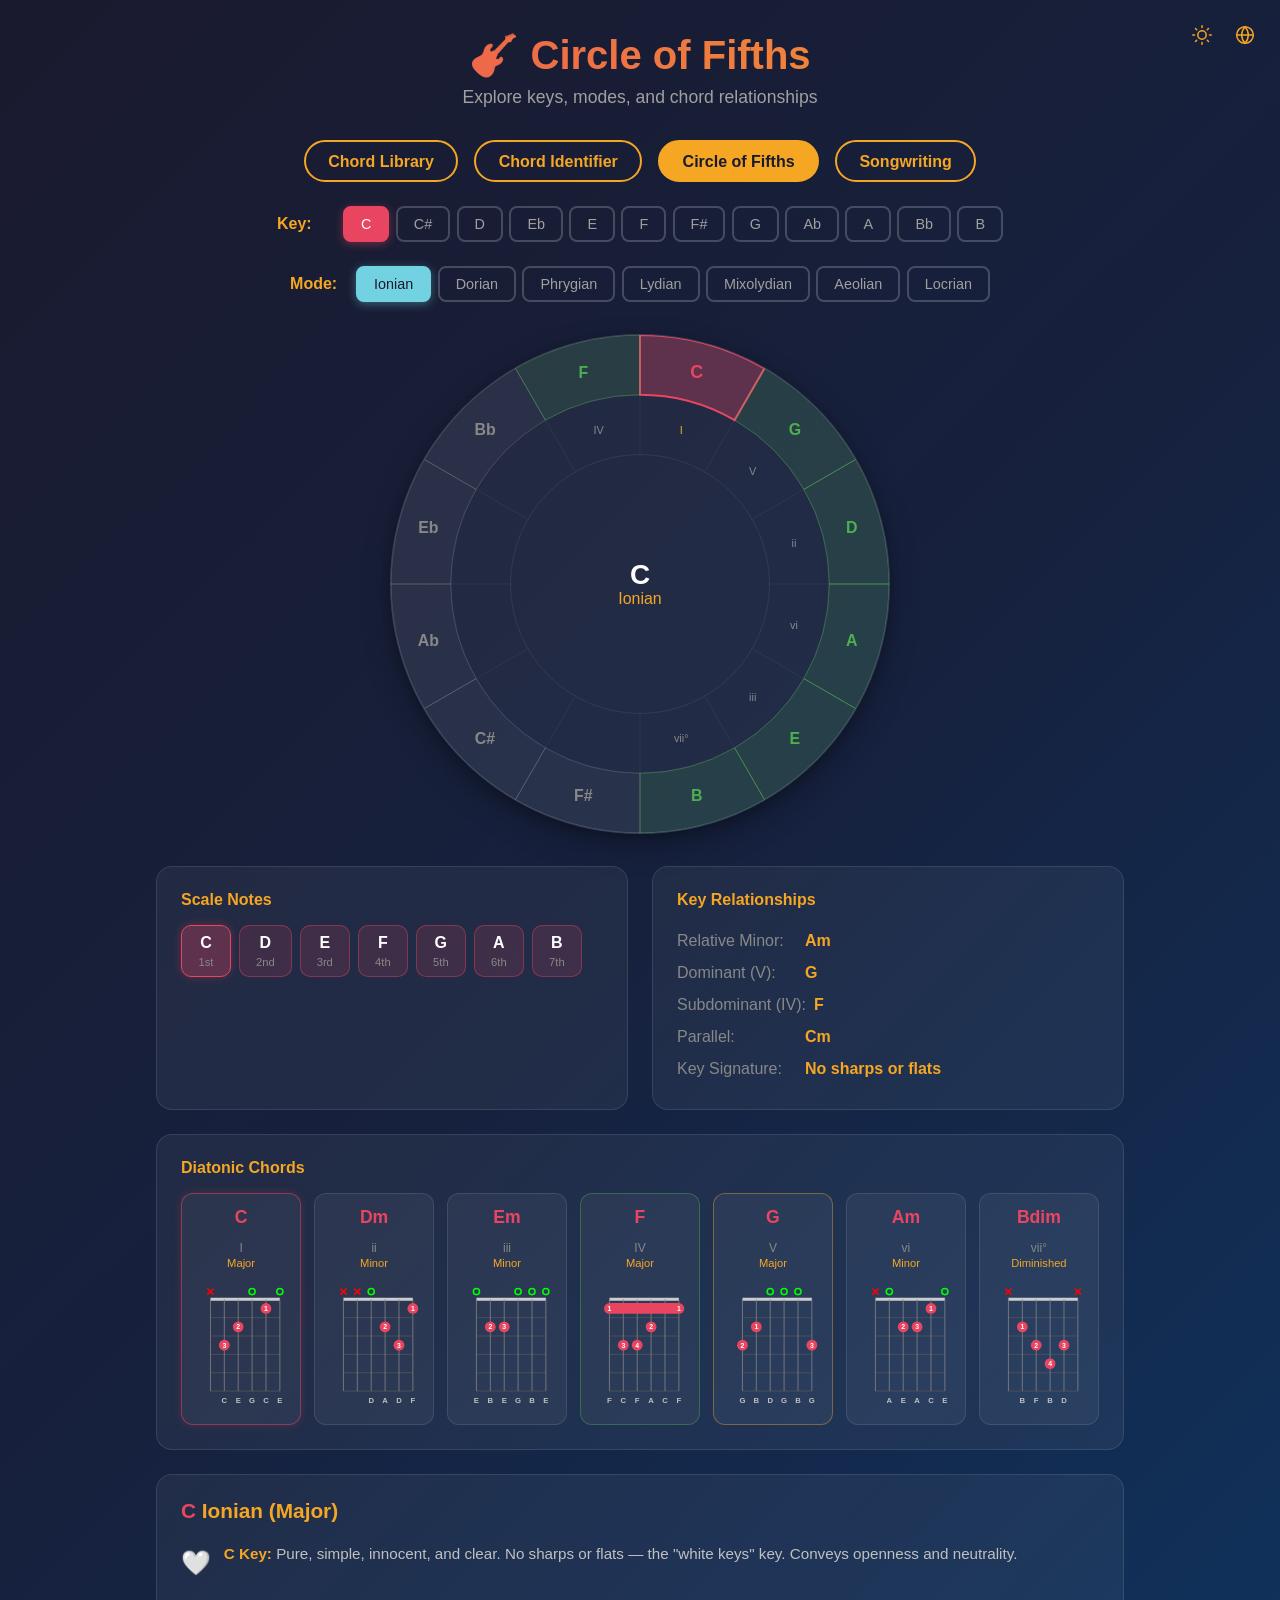
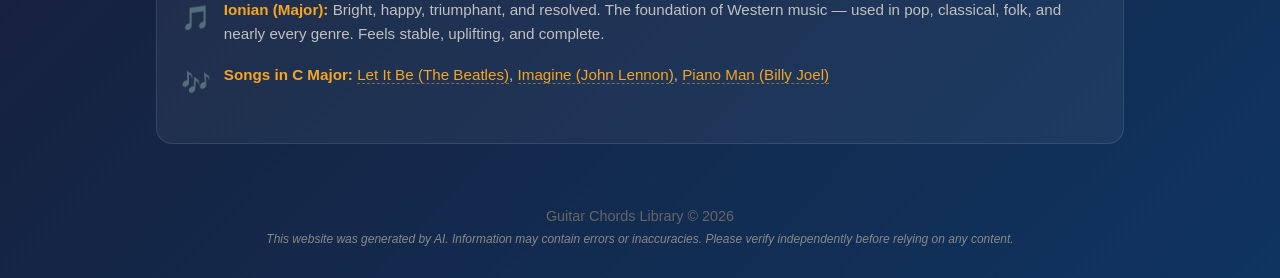
==== circle.html @ 18dc76b5 "update style" ====
<!DOCTYPE html>
<html lang="en">
<head>
    <meta charset="UTF-8">
    <meta name="viewport" content="width=device-width, initial-scale=1.0">
    <title>Circle of Fifths - Guitar Chords Library</title>
    <script>
        // Restored before the first paint so a saved light theme never flashes dark; dark is the default.
        document.documentElement.dataset.theme = localStorage.getItem('guitar-chords-library-theme') === 'light' ? 'light' : 'dark';
    </script>
    <link rel="stylesheet" href="theme.css">
    <link rel="stylesheet" href="style.css">
    <link rel="stylesheet" href="circle.css">
</head>
<body>
    <header>
        <h1>🎸 <span data-i18n="circleTitle">Circle of Fifths</span></h1>
        <p class="subtitle" data-i18n="circleSubtitle">Explore keys, modes, and chord relationships</p>
    </header>

    <nav class="main-nav">
        <a href="index.html" class="nav-link" data-i18n="chordLibrary">Chord Library</a>
        <a href="identifier.html" class="nav-link" data-i18n="chordIdentifier">Chord Identifier</a>
        <a href="circle.html" class="nav-link active" data-i18n="circleOfFifths">Circle of Fifths</a>
        <a href="songwriting.html" class="nav-link" data-i18n="songwriting">Songwriting</a>
    </nav>

    <main class="circle-container">
        <div class="controls-panel">
            <div class="control-group">
                <label data-i18n="key">Key:</label>
                <div class="button-group" id="key-buttons">
                    <button class="key-btn active" data-key="0">C</button>
                    <button class="key-btn" data-key="1">C#</button>
                    <button class="key-btn" data-key="2">D</button>
                    <button class="key-btn" data-key="3">Eb</button>
                    <button class="key-btn" data-key="4">E</button>
                    <button class="key-btn" data-key="5">F</button>
                    <button class="key-btn" data-key="6">F#</button>
                    <button class="key-btn" data-key="7">G</button>
                    <button class="key-btn" data-key="8">Ab</button>
                    <button class="key-btn" data-key="9">A</button>
                    <button class="key-btn" data-key="10">Bb</button>
                    <button class="key-btn" data-key="11">B</button>
                </div>
            </div>
            <div class="control-group">
                <label data-i18n="mode">Mode:</label>
                <div class="button-group" id="mode-buttons">
                    <button class="mode-btn active" data-mode="0">Ionian</button>
                    <button class="mode-btn" data-mode="1">Dorian</button>
                    <button class="mode-btn" data-mode="2">Phrygian</button>
                    <button class="mode-btn" data-mode="3">Lydian</button>
                    <button class="mode-btn" data-mode="4">Mixolydian</button>
                    <button class="mode-btn" data-mode="5">Aeolian</button>
                    <button class="mode-btn" data-mode="6">Locrian</button>
                </div>
            </div>
        </div>

        <div class="circle-wrapper">
            <div class="circle-card">
                <svg id="circle-svg" viewBox="50 50 500 500" xmlns="http://www.w3.org/2000/svg">
                    <!-- Circle of fifths will be rendered by JavaScript -->
                </svg>
            </div>
        </div>

        <div class="info-panel">
            <div class="info-section">
                <h3 data-i18n="scaleNotes">Scale Notes</h3>
                <div class="scale-notes" id="scale-notes">
                    <!-- Scale notes will be rendered here -->
                </div>
            </div>
            <div class="info-section">
                <h3 data-i18n="diatonicChords">Diatonic Chords</h3>
                <div class="diatonic-chords" id="diatonic-chords">
                    <!-- Diatonic chords will be rendered here -->
                </div>
            </div>
            <div class="info-section">
                <h3 data-i18n="keyRelationships">Key Relationships</h3>
                <div class="relationships" id="relationships">
                    <!-- Relative key info will be rendered here -->
                </div>
            </div>
            <div class="info-section description-section">
                <h3 id="scale-title">C Major (Ionian)</h3>
                <div class="key-mood" id="key-mood">
                    <!-- Key character and mood -->
                </div>
                <div class="mode-mood" id="mode-mood">
                    <!-- Mode mood and description -->
                </div>
                <div class="song-examples" id="song-examples">
                    <!-- Song examples -->
                </div>
            </div>
        </div>
    </main>

    <footer>
        <p data-i18n="footer">Guitar Chords Library &copy; 2026</p>
        <p class="footer-disclaimer" data-i18n="disclaimer">This website was generated by AI. Information may contain errors or inaccuracies. Please verify independently before relying on any content.</p>
    </footer>

    <!-- Chord Shape Modal -->
    <div id="chord-modal" class="modal">
        <div class="modal-content">
            <div class="modal-header">
                <h2 id="chord-modal-title">Chord Shape</h2>
                <button class="modal-close" onclick="closeChordModal()">&times;</button>
            </div>
            <div id="chord-modal-body" class="modal-body">
                <!-- Chord diagrams will be rendered here -->
            </div>
        </div>
    </div>

    <script src="i18n.js"></script>
    <script src="app.js"></script>
    <script src="circle.js"></script>
</body>
</html>
---- theme.css ----
/*
 * Theme tokens shared by every page. Dark is the default palette; the light
 * palette is applied through [data-theme="light"] on <html> (set by the inline
 * head script on every page, then kept in sync by i18n.js).
 *
 * Usage notes:
 * - --ink-rgb holds the "subtle ink" channels so the many rgba(...) surface,
 *   border and grid colours keep their exact alpha in both themes.
 * - Accent tokens are darkened in light mode because they are frequently used
 *   as text or hairline borders on a light background.
 */
:root {
    color-scheme: dark;

    /* Backgrounds and surfaces */
    --bg-base: #1a1a2e;
    --bg-panel: #16213e;
    --bg-deep: #0f3460;
    --bg-tint: rgba(15, 52, 96, 0.35);
    --bg-float: rgba(26, 26, 46, 0.72);
    --ink-rgb: 255, 255, 255;

    /* Text */
    --text-body: #e0e0e0;
    --text-bright: #fff;
    --text-heading: #f3f4f6;
    --text-muted: #a0a0a0;
    --text-soft: #c0c0c0;
    --text-steel: #a0c4d8;
    --text-on-accent: #fff;
    --text-on-amber: #1a1a2e;

    /* Accents */
    --accent: #f5a623;
    --danger: #e94560;
    --info: #72d2e2;
    --teal: #4cafc0;
    --success: #4caf50;

    /* Diagram lines and string markers */
    --line-nut: #ccc;
    --diagram-open: #0f0;
    --diagram-muted: #f00;
}

[data-theme='light'] {
    color-scheme: light;

    /* Backgrounds and surfaces */
    /* The page is a soft blue-grey so the white panels, cards and sheets stay
       readable instead of melting into a full-white background. */
    --bg-base: #dbe2ef;
    --bg-panel: #fff;
    --bg-deep: #c3d3e8;
    --bg-tint: rgba(15, 52, 96, 0.09);
    --bg-float: rgba(255, 255, 255, 0.82);
    --ink-rgb: 22, 33, 62;

    /* Text */
    --text-body: #2f3749;
    --text-bright: #16213e;
    --text-heading: #16213e;
    --text-muted: #5b6472;
    --text-soft: #4b5563;
    --text-steel: #3a5f7c;
    --text-on-accent: #fff;
    --text-on-amber: #1a1a2e;

    /* Accents */
    --accent: #b3760a;
    --danger: #c92a4a;
    --info: #177f96;
    --teal: #2b7f92;
    --success: #2e7d32;

    /* Diagram lines and string markers */
    /* Neon green and pure red disappear on a light page, so both markers darken. */
    --line-nut: #7a8494;
    --diagram-open: #147a3c;
    --diagram-muted: #d21f1f;
}
---- style.css ----
* {
    margin: 0;
    padding: 0;
    box-sizing: border-box;
}

body {
    font-family: -apple-system, BlinkMacSystemFont, 'Segoe UI', Roboto, Oxygen, Ubuntu, sans-serif;
    background: linear-gradient(135deg, var(--bg-base) 0%, var(--bg-panel) 50%, var(--bg-deep) 100%);
    min-height: 100vh;
    color: var(--text-body);
}

/* Top-right window controls: theme toggle first, then the language toggle. */
.top-controls {
    position: absolute;
    top: 1rem;
    right: 1rem;
    display: flex;
    align-items: center;
    gap: 0.25rem;
    z-index: 1000;
}

.theme-button,
.language-button {
    display: flex;
    align-items: center;
    justify-content: center;
    width: 2.4rem;
    height: 2.4rem;
    padding: 0;
    border: none;
    background: transparent;
    color: var(--accent);
    cursor: pointer;
    transition: color 0.2s, transform 0.2s;
}

.theme-button:hover,
.language-button:hover {
    color: var(--danger);
    transform: scale(1.1);
}

/* Only show the icon for the theme the button will switch to. */
.theme-button .icon-moon {
    display: none;
}

[data-theme='light'] .theme-button .icon-sun {
    display: none;
}

[data-theme='light'] .theme-button .icon-moon {
    display: block;
}

.language-modal {
    position: fixed;
    inset: 0;
    z-index: 2000;
    display: flex;
    align-items: center;
    justify-content: center;
}

.language-modal[hidden] {
    display: none;
}

.language-modal-backdrop {
    position: absolute;
    inset: 0;
    background: rgba(0, 0, 0, 0.6);
    backdrop-filter: blur(2px);
}

.language-modal-dialog {
    position: relative;
    min-width: 260px;
    max-width: 90vw;
    padding: 1.5rem;
    border: 1px solid rgba(245, 166, 35, 0.4);
    border-radius: 12px;
    background: var(--bg-base);
    box-shadow: 0 10px 40px rgba(0, 0, 0, 0.5);
    text-align: center;
}

[data-theme='light'] .language-modal-dialog {
    background: #fff;
}

.language-modal-title {
    font-size: 1.1rem;
    color: var(--accent);
    margin-bottom: 1rem;
}

.language-options {
    display: flex;
    flex-direction: column;
    gap: 0.5rem;
    margin-bottom: 1rem;
}

.language-option {
    padding: 0.6rem 1rem;
    border: 1px solid rgba(245, 166, 35, 0.3);
    border-radius: 8px;
    background: transparent;
    color: var(--text-body);
    font: inherit;
    font-size: 0.95rem;
    cursor: pointer;
    transition: background 0.2s, border-color 0.2s;
}

.language-option:hover {
    background: rgba(245, 166, 35, 0.15);
    border-color: rgba(245, 166, 35, 0.6);
}

.language-option.selected {
    background: rgba(245, 166, 35, 0.2);
    border-color: var(--accent);
    color: var(--accent);
    font-weight: 600;
}

.language-modal-close {
    padding: 0.4rem 1rem;
    border: none;
    border-radius: 8px;
    background: rgba(233, 69, 96, 0.2);
    color: var(--danger);
    font: inherit;
    font-size: 0.85rem;
    cursor: pointer;
}

.language-modal-close:hover {
    background: rgba(233, 69, 96, 0.35);
}

@media (max-width: 480px) {
    .top-controls {
        top: 0.6rem;
        right: 0.6rem;
    }

    .theme-button,
    .language-button {
        width: 2.2rem;
        height: 2.2rem;
    }
}

header {
    text-align: center;
    padding: 2rem 1rem 1rem;
}

header h1 {
    font-size: 2.5rem;
    background: linear-gradient(90deg, var(--danger), var(--accent));
    -webkit-background-clip: text;
    -webkit-text-fill-color: transparent;
    background-clip: text;
    margin-bottom: 0.5rem;
}

.subtitle {
    color: var(--text-muted);
    font-size: 1.1rem;
}

/* Main Navigation */
.main-nav {
    display: flex;
    justify-content: center;
    gap: 1rem;
    padding: 1rem;
    margin-bottom: 0.5rem;
}

.nav-link {
    display: flex;
    align-items: center;
    justify-content: center;
    padding: 0.6rem 1.4rem;
    border: 2px solid var(--accent);
    background: transparent;
    color: var(--accent);
    border-radius: 25px;
    text-decoration: none;
    font-weight: 600;
    line-height: 1.2;
    text-align: center;
    transition: all 0.3s ease;
}

.nav-link:hover {
    background: rgba(245, 166, 35, 0.15);
    transform: translateY(-2px);
}

.nav-link.active {
    background: var(--accent);
    color: var(--text-on-amber);
}

[data-theme='light'] .nav-link.active {
    color: #fff;
}

/* Mobile Navigation */
.mobile-nav-button {
    position: absolute;
    top: 1rem;
    left: 1rem;
    display: none;
    align-items: center;
    justify-content: center;
    width: 2.4rem;
    height: 2.4rem;
    padding: 0;
    border: 1px solid rgba(245, 166, 35, 0.4);
    border-radius: 6px;
    background: rgba(245, 166, 35, 0.12);
    color: var(--accent);
    cursor: pointer;
    z-index: 1000;
}

.mobile-nav-button:hover {
    background: rgba(245, 166, 35, 0.22);
}

.mobile-nav-modal {
    position: fixed;
    inset: 0;
    z-index: 2000;
    display: flex;
    align-items: center;
    justify-content: center;
}

.mobile-nav-modal[hidden] {
    display: none;
}

.mobile-nav-backdrop {
    position: absolute;
    inset: 0;
    background: rgba(0, 0, 0, 0.6);
    backdrop-filter: blur(2px);
}

.mobile-nav-dialog {
    position: relative;
    min-width: 240px;
    max-width: 90vw;
    padding: 1.5rem;
    border: 1px solid rgba(245, 166, 35, 0.4);
    border-radius: 12px;
    background: var(--bg-base);
    box-shadow: 0 10px 40px rgba(0, 0, 0, 0.5);
    text-align: center;
}

.mobile-nav-title {
    font-size: 1.1rem;
    color: var(--accent);
    margin-bottom: 1rem;
}

.mobile-nav-links {
    display: flex;
    flex-direction: column;
    gap: 0.5rem;
}

.mobile-nav-link {
    display: block;
    padding: 0.7rem 1rem;
    border: 1px solid rgba(245, 166, 35, 0.3);
    border-radius: 8px;
    background: transparent;
    color: var(--text-body);
    font: inherit;
    font-size: 1rem;
    text-decoration: none;
    cursor: pointer;
    transition: background 0.2s, border-color 0.2s;
}

.mobile-nav-link:hover {
    background: rgba(245, 166, 35, 0.15);
    border-color: rgba(245, 166, 35, 0.6);
}

.mobile-nav-link.active {
    background: var(--accent);
    color: var(--text-on-amber);
    font-weight: 600;
}

.mobile-nav-close {
    margin-top: 1rem;
    padding: 0.4rem 1rem;
    border: none;
    border-radius: 8px;
    background: rgba(233, 69, 96, 0.2);
    color: var(--danger);
    font: inherit;
    font-size: 0.85rem;
    cursor: pointer;
}

.mobile-nav-close:hover {
    background: rgba(233, 69, 96, 0.35);
}

@media (max-width: 768px) {
    .main-nav {
        display: none;
    }

    .mobile-nav-button {
        display: flex;
    }
}

@media (max-width: 480px) {
    .mobile-nav-button {
        top: 0.6rem;
        left: 0.6rem;
        width: 2.2rem;
        height: 2.2rem;
    }
}

/* Category Navigation */
.categories {
    display: flex;
    flex-wrap: wrap;
    justify-content: center;
    gap: 0.5rem;
    padding: 1.5rem 1rem;
    max-width: 1100px;
    margin: 0 auto;
}

.category-btn {
    display: inline-flex;
    align-items: center;
    justify-content: center;
    padding: 0.6rem 1.4rem;
    border: 2px solid var(--danger);
    background: transparent;
    color: var(--danger);
    border-radius: 25px;
    cursor: pointer;
    font-size: 0.95rem;
    font-weight: 600;
    line-height: 1;
    transition: all 0.3s ease;
}

.category-btn:hover {
    background: rgba(233, 69, 96, 0.15);
    transform: translateY(-2px);
}

.category-btn.active {
    background: var(--danger);
    color: var(--text-on-accent);
    box-shadow: 0 4px 15px rgba(233, 69, 96, 0.4);
}

.category-btn.utility-category {
    border-color: var(--teal);
    color: var(--teal);
}

.category-btn.utility-category:hover,
.category-btn.utility-category.active {
    background: var(--teal);
    color: #102a3a;
    box-shadow: 0 4px 15px rgba(76, 175, 192, 0.35);
}

[data-theme='light'] .category-btn.utility-category.active {
    color: #fff;
}

/* Chords Grid */
.chords-grid {
    display: grid;
    /* minmax(0, 1fr) lets every column shrink with the viewport: a plain 1fr
       column can never go below its content width, which pushed the page wider
       than the window between the breakpoints. */
    grid-template-columns: repeat(6, minmax(0, 1fr));
    gap: 1.5rem;
    padding: 1rem 2rem 3rem;
    max-width: 1100px;
    margin: 0 auto;
}

/* Chord Section Header (All view) */
.chord-section-header {
    grid-column: 1 / -1;
    color: var(--danger);
    font-size: 1.5rem;
    font-weight: 700;
    padding: 1rem 0 0.25rem;
    margin-top: 0.5rem;
    border-bottom: 2px solid rgba(233, 69, 96, 0.4);
    letter-spacing: 0.05em;
}

.chord-section-header:first-child {
    margin-top: 0;
}

/* Chord Card */
.chord-card {
    position: relative;
    min-width: 0;
    background: rgba(var(--ink-rgb), 0.05);
    border: 1px solid rgba(var(--ink-rgb), 0.1);
    border-radius: 16px;
    padding: 1.2rem 1rem;
    text-align: center;
    transition: all 0.3s ease;
    backdrop-filter: blur(10px);
}

.chord-card:hover {
    transform: translateY(-5px);
    background: rgba(var(--ink-rgb), 0.1);
    box-shadow: 0 8px 25px rgba(0, 0, 0, 0.3);
    border-color: rgba(233, 69, 96, 0.4);
}

/* Clickable chord cards (with voicings) */
.chord-card.has-voicings {
    cursor: pointer;
}

.chord-card.has-voicings:hover {
    border-color: rgba(245, 166, 35, 0.6);
    box-shadow: 0 8px 25px rgba(245, 166, 35, 0.2);
}

.pin-chord-btn {
    position: absolute;
    top: 0.55rem;
    right: 0.55rem;
    width: 1.65rem;
    height: 1.65rem;
    border: 1px solid rgba(var(--ink-rgb), 0.18);
    border-radius: 50%;
    background: var(--bg-float);
    color: var(--text-muted);
    cursor: pointer;
    opacity: 0.65;
    transition: all 0.2s ease;
}

.pin-icon {
    display: block;
    width: 0.9rem;
    height: 0.9rem;
    margin: auto;
    transform: rotate(35deg);
    fill: none;
    stroke: currentColor;
    stroke-linecap: round;
    stroke-linejoin: round;
    stroke-width: 2;
}

.pin-chord-btn:hover,
.pin-chord-btn:focus-visible,
.pin-chord-btn.pinned {
    border-color: var(--accent);
    color: var(--accent);
    opacity: 1;
}

.pin-chord-btn.pinned {
    background: rgba(245, 166, 35, 0.16);
}

.empty-pinned-chords {
    grid-column: 1 / -1;
    padding: 3rem 1rem;
    color: var(--text-muted);
    text-align: center;
}

.voicings-hint {
    font-size: 0.75rem;
    color: var(--accent);
    margin-top: 0.5rem;
    font-weight: 500;
}

/* Modal Styles */
.modal {
    display: none;
    position: fixed;
    top: 0;
    left: 0;
    width: 100%;
    height: 100%;
    background: rgba(0, 0, 0, 0.8);
    z-index: 1000;
    align-items: center;
    justify-content: center;
    padding: 2rem;
}

.modal.active {
    display: flex;
}

.modal-content {
    background: linear-gradient(135deg, var(--bg-base) 0%, var(--bg-panel) 100%);
    border: 1px solid rgba(var(--ink-rgb), 0.1);
    border-radius: 20px;
    max-width: 900px;
    width: 100%;
    max-height: 80vh;
    overflow-y: auto;
    box-shadow: 0 20px 60px rgba(0, 0, 0, 0.5);
}

.modal-header {
    display: flex;
    justify-content: space-between;
    align-items: center;
    padding: 1.5rem 2rem;
    border-bottom: 1px solid rgba(var(--ink-rgb), 0.1);
}

.modal-header h2 {
    font-size: 1.5rem;
    color: var(--text-bright);
}

.modal-header .note {
    color: var(--danger);
}

.modal-header .suffix {
    color: var(--accent);
}

.modal-close {
    background: none;
    border: none;
    color: #888;
    font-size: 2rem;
    cursor: pointer;
    padding: 0;
    line-height: 1;
    transition: color 0.2s;
}

.modal-close:hover {
    color: var(--danger);
}

.modal-body {
    padding: 2rem;
    display: flex;
    flex-wrap: wrap;
    gap: 2rem;
    justify-content: center;
}

.voicing-card {
    background: rgba(var(--ink-rgb), 0.05);
    border: 1px solid rgba(var(--ink-rgb), 0.1);
    border-radius: 12px;
    padding: 1rem;
    text-align: center;
}

.voicing-label {
    font-size: 0.85rem;
    color: var(--accent);
    margin-bottom: 0.8rem;
    font-weight: 500;
}

.chord-name {
    font-size: 1.3rem;
    font-weight: 700;
    color: var(--text-bright);
    margin-bottom: 0.8rem;
}

.chord-name .note {
    color: var(--danger);
}

.chord-name .suffix {
    color: var(--accent);
    font-size: 0.9rem;
}

/* SVG Chord Diagram */
.chord-diagram {
    /* Scales down inside narrow cards instead of forcing a 120px minimum. */
    width: min(120px, 100%);
    height: auto;
    aspect-ratio: 120 / 170;
    margin: 0 auto;
}

.chord-diagram .fretboard {
    stroke: #555;
    stroke-width: 1;
}

.chord-diagram .string {
    stroke: #888;
    stroke-width: 1.5;
}

.chord-diagram .fret {
    stroke: #666;
    stroke-width: 1;
}

.chord-diagram .nut {
    stroke: var(--line-nut);
    stroke-width: 3;
}

.chord-diagram .finger {
    fill: var(--danger);
    stroke: none;
}

.chord-diagram .open-string {
    fill: none;
    stroke: var(--success);
    stroke-width: 2;
}

.chord-diagram .muted-string {
    stroke: #ff5252;
    stroke-width: 2;
}

.chord-diagram .barre {
    fill: var(--danger);
    opacity: 1;
}

.chord-diagram .finger-text {
    fill: #fff;
    font-size: 8px;
    font-weight: bold;
    text-anchor: middle;
    dominant-baseline: central;
}

.chord-diagram .fret-number {
    fill: #888;
    font-size: 9px;
    text-anchor: start;
}

.chord-diagram .string-note {
    fill: var(--text-soft);
    font-size: 10px;
    font-weight: 600;
    text-anchor: middle;
}

/* Footer */
footer {
    text-align: center;
    padding: 2rem;
    color: #666;
    font-size: 0.9rem;
}

.footer-disclaimer {
    margin-top: 0.5rem;
    font-size: 0.75rem;
    color: #888;
    font-style: italic;
}

/* Responsive */
@media (max-width: 1024px) {
    .chords-grid {
        grid-template-columns: repeat(4, minmax(0, 1fr));
    }
}

@media (max-width: 768px) {
    header h1 {
        font-size: 1.8rem;
    }

    .chords-grid {
        grid-template-columns: repeat(3, minmax(0, 1fr));
        gap: 1rem;
        padding: 1rem;
    }

    .categories {
        gap: 0.4rem;
    }

    .category-btn {
        padding: 0.5rem 1rem;
        font-size: 0.85rem;
    }
}

@media (max-width: 480px) {
    .chords-grid {
        grid-template-columns: repeat(2, minmax(0, 1fr));
    }
}

/* Scroll to Top Button */
.scroll-to-top {
    position: fixed;
    bottom: 2rem;
    right: 2rem;
    width: 48px;
    height: 48px;
    background: var(--danger);
    color: var(--text-on-accent);
    border: none;
    border-radius: 50%;
    cursor: pointer;
    display: flex;
    align-items: center;
    justify-content: center;
    box-shadow: 0 4px 15px rgba(233, 69, 96, 0.4);
    opacity: 0;
    visibility: hidden;
    transform: translateY(10px);
    transition: all 0.3s ease;
    z-index: 900;
}

.scroll-to-top.visible {
    opacity: 1;
    visibility: visible;
    transform: translateY(0);
}

.scroll-to-top:hover {
    background: #d63851;
    box-shadow: 0 6px 20px rgba(233, 69, 96, 0.6);
    transform: translateY(-2px);
}

.scroll-to-top:active {
    transform: translateY(0);
}
---- circle.css ----
/* Circle Container */
.circle-container {
    max-width: 1000px;
    margin: 0 auto;
    padding: 0 1rem 2rem;
}

/* Controls Panel */
.controls-panel {
    display: flex;
    flex-direction: column;
    gap: 1.5rem;
    margin-bottom: 2rem;
    align-items: center;
}

.control-group {
    display: flex;
    align-items: center;
    gap: 1rem;
    flex-wrap: wrap;
    justify-content: center;
}

.control-group label {
    color: var(--accent);
    font-weight: 600;
    font-size: 1rem;
    min-width: 50px;
}

.button-group {
    display: flex;
    flex-wrap: wrap;
    gap: 0.4rem;
}

.key-btn,
.mode-btn {
    padding: 0.5rem 1rem;
    border: 2px solid rgba(var(--ink-rgb), 0.2);
    background: transparent;
    color: var(--text-muted);
    border-radius: 8px;
    cursor: pointer;
    font-size: 0.9rem;
    font-weight: 500;
    transition: all 0.2s ease;
}

.key-btn:hover,
.mode-btn:hover {
    border-color: rgba(245, 166, 35, 0.5);
    color: var(--accent);
    background: rgba(245, 166, 35, 0.1);
}

.key-btn.active {
    border-color: var(--danger);
    background: var(--danger);
    color: var(--text-on-accent);
    box-shadow: 0 2px 10px rgba(233, 69, 96, 0.4);
}

.mode-btn.active {
    border-color: var(--info);
    background: var(--info);
    color: var(--text-on-amber);
    box-shadow: 0 2px 10px rgba(114, 210, 226, 0.4);
}

[data-theme='light'] .mode-btn.active {
    color: #fff;
}

/* Circle Wrapper */
.circle-wrapper {
    display: flex;
    justify-content: center;
    margin-bottom: 2rem;
}

/* Circular plate: the cropped viewBox makes the graph tangent to this box, so the
   container circle and the outer ring share the exact same radius. */
.circle-card {
    width: min(500px, 100%);
    padding: 0;
    border: 1px solid rgba(var(--ink-rgb), 0.1);
    border-radius: 50%;
    background: rgba(var(--ink-rgb), 0.05);
    box-shadow: 0 12px 30px rgba(0, 0, 0, 0.28), 0 3px 10px rgba(0, 0, 0, 0.18);
    overflow: hidden;
}

#circle-svg {
    display: block; /* keeps the plate perfectly round (no inline descender gap) */
    width: 100%;
    height: auto;
    touch-action: none;
    user-select: none;
    -webkit-user-select: none;
}

/* SVG Circle Styles */
.circle-outer-ring {
    fill: none;
    stroke: rgba(var(--ink-rgb), 0.1);
    stroke-width: 1;
}

.circle-inner-ring {
    fill: none;
    stroke: rgba(var(--ink-rgb), 0.08);
    stroke-width: 1;
}

.circle-segment {
    fill: rgba(var(--ink-rgb), 0.03);
    stroke: rgba(var(--ink-rgb), 0.1);
    stroke-width: 1;
    cursor: pointer;
    transition: all 0.3s ease;
}

.circle-segment:hover {
    fill: rgba(245, 166, 35, 0.15);
}

#circle-svg:active .circle-segment {
    cursor: grabbing;
}

.circle-segment.active {
    fill: rgba(233, 69, 96, 0.3);
    stroke: var(--danger);
    stroke-width: 2;
}

.circle-segment.scale-note {
    fill: rgba(76, 175, 80, 0.15);
    stroke: rgba(76, 175, 80, 0.4);
}

.circle-segment.active.scale-note {
    fill: rgba(233, 69, 96, 0.3);
    stroke: var(--danger);
}

.circle-segment.relative-minor {
    fill: rgba(245, 166, 35, 0.15);
    stroke: rgba(245, 166, 35, 0.4);
}

.circle-note-text {
    fill: #888;
    font-size: 16px;
    font-weight: 600;
    text-anchor: middle;
    dominant-baseline: central;
    pointer-events: none;
}

.circle-note-text.active {
    fill: var(--danger);
    font-size: 18px;
    font-weight: 700;
}

.circle-note-text.scale-note {
    fill: var(--success);
}

.circle-note-text.active.scale-note {
    fill: var(--danger);
}

.circle-chord-text {
    fill: #666;
    font-size: 11px;
    font-weight: 500;
    text-anchor: middle;
    dominant-baseline: central;
    pointer-events: none;
}

.circle-chord-text.active {
    fill: var(--accent);
}

.circle-chord-text.scale-note {
    fill: #888;
}

.circle-center-text {
    fill: var(--text-bright);
    font-size: 28px;
    font-weight: 700;
    text-anchor: middle;
    dominant-baseline: central;
}

.circle-center-sub {
    fill: var(--accent);
    font-size: 16px;
    text-anchor: middle;
    dominant-baseline: central;
}

.circle-line {
    stroke: rgba(var(--ink-rgb), 0.06);
    stroke-width: 1;
}

/* Info Panel */
.info-panel {
    display: grid;
    grid-template-columns: 1fr 1fr;
    grid-template-areas:
        "scale relationships"
        "diatonic diatonic"
        "description description";
    gap: 1.5rem;
}

.info-section {
    background: rgba(var(--ink-rgb), 0.05);
    border: 1px solid rgba(var(--ink-rgb), 0.1);
    border-radius: 16px;
    padding: 1.5rem;
}

.info-section:first-child {
    grid-area: scale;
}

.info-section:nth-child(2) {
    grid-area: diatonic;
}

.info-section:nth-child(3) {
    grid-area: relationships;
}

.description-section {
    grid-area: description;
}

.info-section h3 {
    color: var(--accent);
    margin-bottom: 1rem;
    font-size: 1rem;
}

#scale-title {
    font-size: 1.3rem;
    margin-bottom: 1.2rem;
}

#scale-title .key-name {
    color: var(--danger);
}

/* Mood descriptions */
.key-mood,
.mode-mood,
.song-examples {
    margin-bottom: 1rem;
}

.mood-item {
    display: flex;
    align-items: flex-start;
    gap: 0.8rem;
    line-height: 1.6;
}

.mood-character {
    font-size: 1.5rem;
    flex-shrink: 0;
    margin-top: 0.1rem;
}

.mood-text {
    color: var(--text-soft);
    font-size: 0.95rem;
}

.mood-text strong {
    color: var(--accent);
}

/* Scale Notes */
.scale-notes {
    display: flex;
    flex-wrap: wrap;
    gap: 0.5rem;
}

.scale-note-chip {
    background: rgba(233, 69, 96, 0.15);
    border: 1px solid rgba(233, 69, 96, 0.4);
    color: var(--text-bright);
    padding: 0.5rem 1rem;
    border-radius: 10px;
    font-weight: 600;
    font-size: 1rem;
    text-align: center;
    min-width: 50px;
}

.scale-note-chip .degree {
    display: block;
    font-size: 0.7rem;
    color: #888;
    margin-top: 0.2rem;
    font-weight: 400;
}

.scale-note-chip.root {
    background: rgba(233, 69, 96, 0.3);
    border-color: var(--danger);
    box-shadow: 0 0 10px rgba(233, 69, 96, 0.3);
}

/* Diatonic Chords */
.diatonic-chords {
    display: grid;
    grid-template-columns: repeat(auto-fit, minmax(120px, 1fr));
    gap: 0.8rem;
}

.diatonic-chord {
    background: rgba(var(--ink-rgb), 0.05);
    border: 1px solid rgba(var(--ink-rgb), 0.1);
    border-radius: 12px;
    padding: 0.8rem;
    text-align: center;
    min-width: 0;
}

.diatonic-chord .chord-name {
    font-size: 1.1rem;
    font-weight: 700;
    color: var(--danger);
}

.diatonic-chord .chord-degree {
    font-size: 0.75rem;
    color: #888;
    margin-top: 0.3rem;
}

.diatonic-chord .chord-type {
    font-size: 0.7rem;
    color: var(--accent);
    margin-top: 0.1rem;
}

.diatonic-chord.tonic {
    border-color: rgba(233, 69, 96, 0.5);
    box-shadow: 0 0 10px rgba(233, 69, 96, 0.2);
}

.diatonic-chord.dominant {
    border-color: rgba(245, 166, 35, 0.4);
}

.diatonic-chord.subdominant {
    border-color: rgba(76, 175, 80, 0.4);
}

.diatonic-chord-diagram {
    margin: 0.7rem auto 0;
    max-width: 105px;
}

.diatonic-chord-diagram .chord-diagram {
    display: block;
    width: 100%;
    height: auto;
}

.chord-shape-unavailable {
    color: #888;
    font-size: 0.7rem;
    margin-top: 0.7rem;
}

/* Relationships */
.relationships {
    color: var(--text-muted);
    line-height: 2;
}

.relationship-item {
    display: flex;
    align-items: center;
    gap: 0.5rem;
}

.relationship-item .rel-label {
    color: #888;
    min-width: 120px;
}

.relationship-item .rel-value {
    color: var(--accent);
    font-weight: 600;
}

/* Responsive */
@media (max-width: 768px) {
    .info-panel {
        grid-template-columns: 1fr;
        grid-template-areas:
            "scale"
            "relationships"
            "diatonic"
            "description";
    }

    .controls-panel {
        gap: 1rem;
    }

    .key-btn,
    .mode-btn {
        padding: 0.4rem 0.8rem;
        font-size: 0.8rem;
    }

    .circle-card {
        max-width: 350px;
    }

    .circle-note-text {
        font-size: 13px;
    }

    .circle-note-text.active {
        font-size: 14px;
    }

    .circle-chord-text {
        font-size: 9px;
    }
}

@media (max-width: 480px) {
    .control-group {
        flex-direction: column;
        align-items: flex-start;
    }

    #circle-svg {
        max-width: none;
    }

    .circle-note-text {
        font-size: 18px;
    }

    .circle-note-text.active {
        font-size: 20px;
    }

    .circle-chord-text {
        font-size: 13px;
    }
}

/* Song example links */
.song-link {
    color: var(--accent);
    text-decoration: none;
    border-bottom: 1px dashed rgba(245, 166, 35, 0.5);
    transition: all 0.2s ease;
}

.song-link:hover {
    color: var(--danger);
    border-bottom-color: var(--danger);
}

/* Chord Modal */
.modal {
    position: fixed;
    top: 0;
    left: 0;
    width: 100%;
    height: 100%;
    background: rgba(0, 0, 0, 0.85);
    display: none;
    align-items: center;
    justify-content: center;
    z-index: 1000;
    padding: 1rem;
}

.modal.active {
    display: flex;
}

.modal-content {
    background: linear-gradient(135deg, var(--bg-base) 0%, var(--bg-panel) 100%);
    border-radius: 16px;
    padding: 2rem;
    max-width: 500px;
    width: 100%;
    max-height: 90vh;
    overflow-y: auto;
    border: 2px solid rgba(var(--ink-rgb), 0.1);
    box-shadow: 0 20px 60px rgba(0, 0, 0, 0.5);
}

.modal-header {
    display: flex;
    justify-content: space-between;
    align-items: center;
    margin-bottom: 1.5rem;
    padding-bottom: 1rem;
    border-bottom: 1px solid rgba(var(--ink-rgb), 0.1);
}

.modal-header h2 {
    color: var(--danger);
    font-size: 1.8rem;
    margin: 0;
}

.modal-close {
    background: none;
    border: none;
    color: var(--text-bright);
    font-size: 2rem;
    cursor: pointer;
    padding: 0;
    width: 40px;
    height: 40px;
    display: flex;
    align-items: center;
    justify-content: center;
    border-radius: 8px;
    transition: all 0.2s ease;
}

.modal-close:hover {
    background: rgba(var(--ink-rgb), 0.1);
    color: var(--danger);
}

.modal-body {
    color: var(--text-bright);
}

/* Chord shape display in modal */
.chord-shape-display {
    display: flex;
    flex-direction: column;
    align-items: center;
    gap: 1.5rem;
}

.chord-shape-display .chord-diagram {
    width: 180px;
    height: auto;
}

.chord-info {
    text-align: center;
    background: rgba(var(--ink-rgb), 0.05);
    padding: 1rem 1.5rem;
    border-radius: 10px;
    width: 100%;
}

.chord-frets,
.chord-fingers {
    font-family: 'Courier New', monospace;
    font-size: 1.1rem;
    color: var(--text-soft);
    margin-bottom: 0.5rem;
}

.chord-frets:last-child,
.chord-fingers:last-child {
    margin-bottom: 0;
}

/* Chord diagram SVG styles for modal */
.chord-diagram .nut {
    stroke: var(--line-nut);
    stroke-width: 4;
}

.chord-diagram .fret {
    stroke: #555;
    stroke-width: 1;
}

.chord-diagram .string {
    stroke: #888;
    stroke-width: 1;
}

.chord-diagram .finger {
    fill: var(--danger);
    stroke: none;
}

.chord-diagram .finger-text {
    fill: #fff;
    font-size: 9px;
    text-anchor: middle;
    dominant-baseline: central;
    font-weight: bold;
}

.chord-diagram .open-string {
    fill: none;
    stroke: var(--diagram-open);
    stroke-width: 2;
}

.chord-diagram .muted-string {
    stroke: var(--diagram-muted);
    stroke-width: 2;
}

.chord-diagram .barre {
    fill: var(--danger);
    opacity: 1;
}

.chord-diagram .fret-number {
    fill: var(--accent);
    font-size: 10px;
    font-weight: bold;
}

.chord-diagram .string-note {
    fill: var(--text-soft);
    font-size: 10px;
    font-weight: 600;
    text-anchor: middle;
}
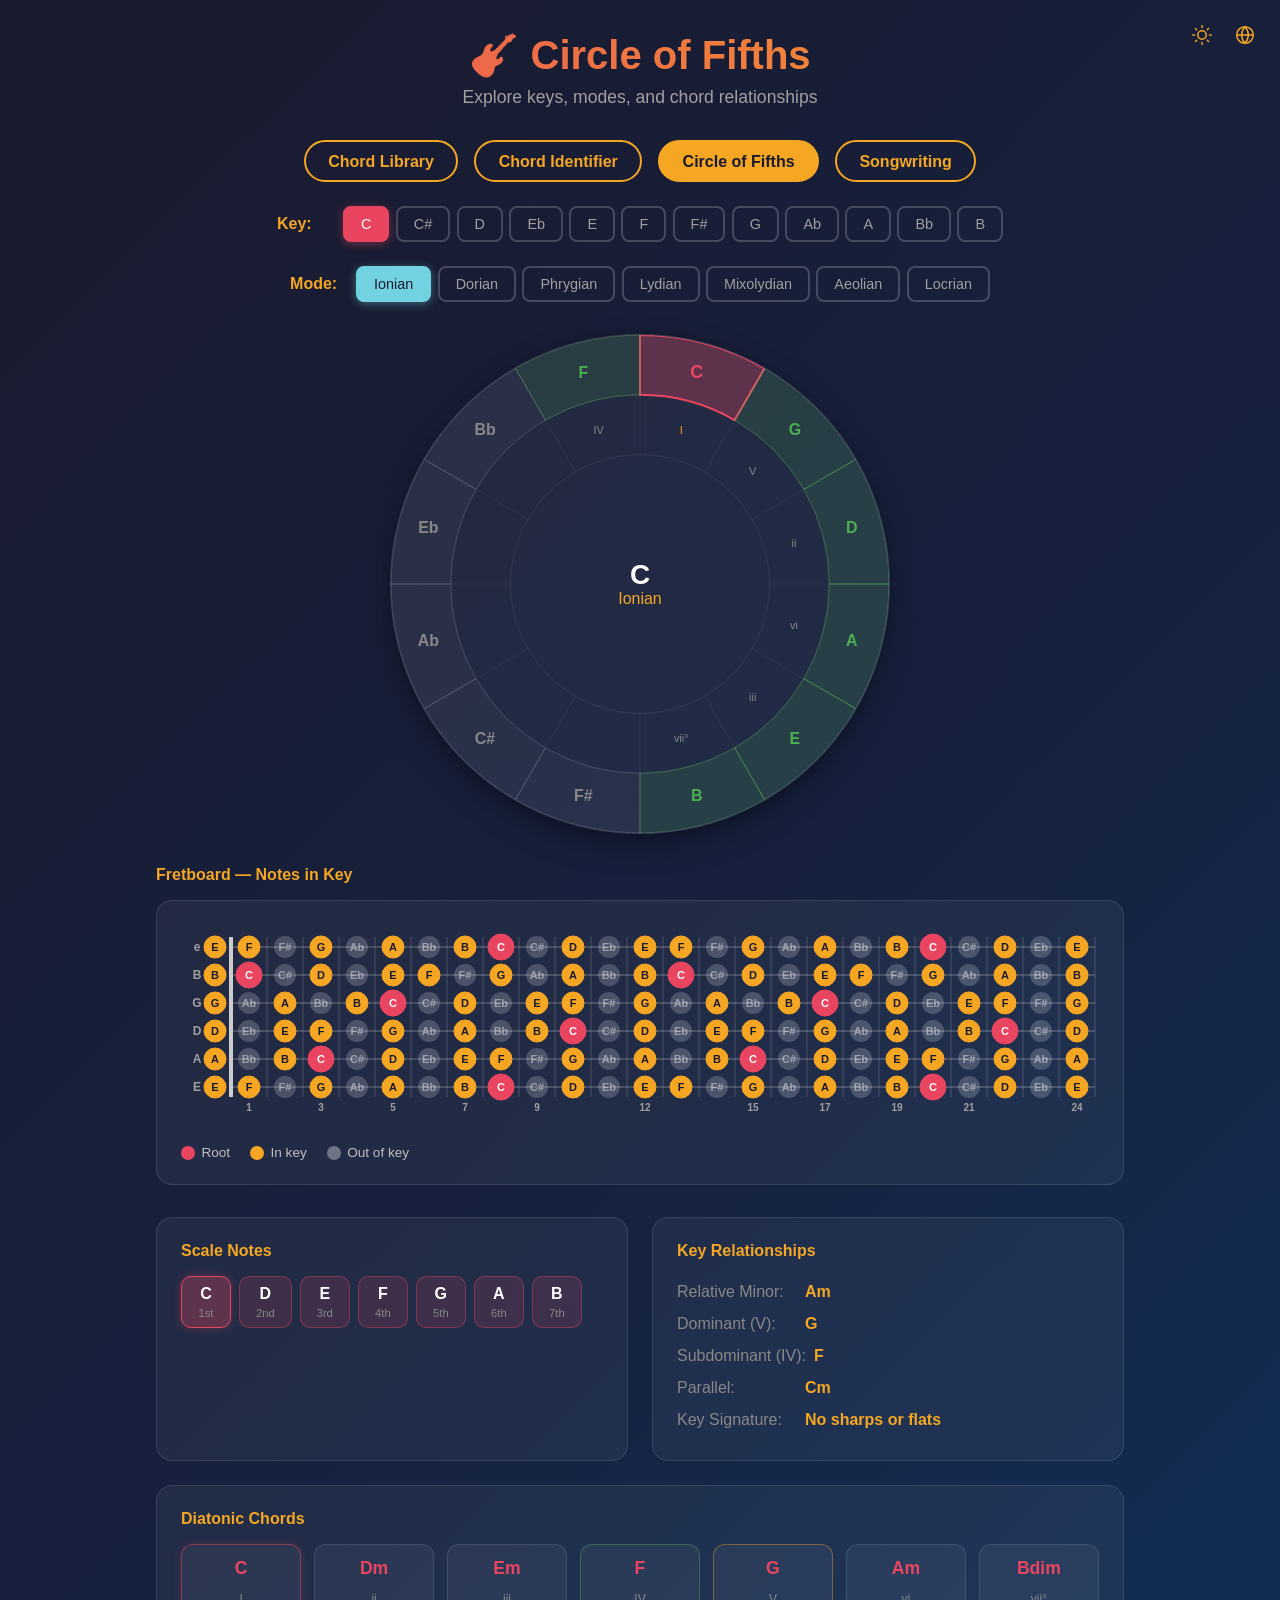
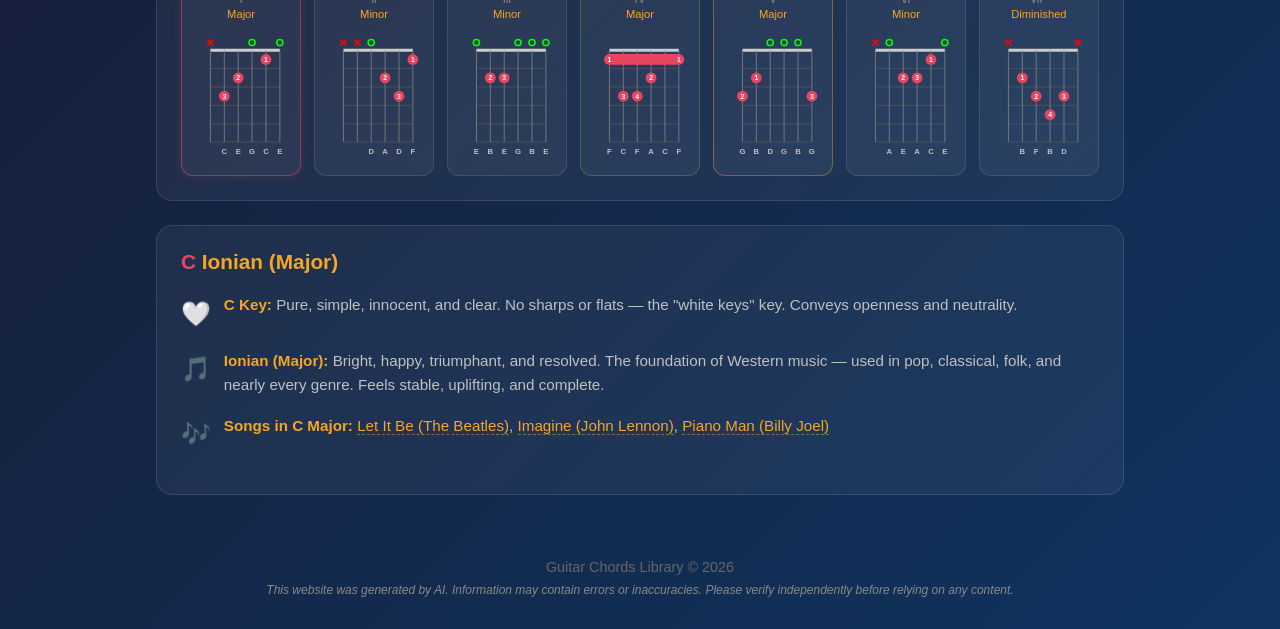
==== commit 5896daeb: "update ciricle of fifth" ====
--- a/circle.html
+++ b/circle.html
@@ -66,6 +66,20 @@
             </div>
         </div>
 
+        <div class="fretboard-section">
+            <h3 data-i18n="fretboardNotes">Fretboard &mdash; Notes in Key</h3>
+            <div class="fretboard-card">
+                <div class="fretboard-scroll">
+                    <svg id="fretboard-svg" xmlns="http://www.w3.org/2000/svg" role="img" aria-label="Guitar fretboard showing the notes of the current key"></svg>
+                </div>
+                <div class="fretboard-legend">
+                    <span class="fb-legend-item fb-legend-root" data-i18n="legendRoot">Root</span>
+                    <span class="fb-legend-item fb-legend-scale" data-i18n="legendScale">In key</span>
+                    <span class="fb-legend-item fb-legend-other" data-i18n="legendOther">Out of key</span>
+                </div>
+            </div>
+        </div>
+
         <div class="info-panel">
             <div class="info-section">
                 <h3 data-i18n="scaleNotes">Scale Notes</h3>
--- a/style.css
+++ b/style.css
@@ -11,6 +11,30 @@
     color: var(--text-body);
 }
 
+/* No scrollbar-gutter: stable here on purpose. The page lock below takes the page scrollbar
+   away, which frees its column, so an overlay that overflows paints its own scrollbar
+   exactly on the window edge, where the page scrollbar was. Reserving that column instead
+   cannot work: fixed layers are clipped at the layout viewport, so a scrollbar pushed into
+   the reserved gutter is not visible at all. */
+
+/* Modal scroll policy, for every dialog on the site (style.css is loaded by all pages).
+   A dialog never scrolls itself: each overlay layer is a full-viewport scroller, so the
+   dialog grows to its full content height and the only scrollbar on screen belongs to the
+   modal that is open. The page behind is frozen while any modal is shown - the markers
+   below are how each one opens: an .active class for the page dialogs, the hidden
+   attribute for the language and mobile-nav dialogs that i18n.js injects. */
+body:has(
+    .modal.active,
+    .song-key-modal.active,
+    .chord-finder-modal.active,
+    .shape-picker-modal.active,
+    .confirm-modal.active,
+    .language-modal:not([hidden]),
+    .mobile-nav-modal:not([hidden])
+) {
+    overflow: hidden;
+}
+
 /* Top-right window controls: theme toggle first, then the language toggle. */
 .top-controls {
     position: absolute;
@@ -56,13 +80,28 @@
     display: block;
 }
 
+/* Only show the magnifier for the size the button will switch to. */
+.zoom-button .icon-zoom-out {
+    display: none;
+}
+
+body.chord-zoom .zoom-button .icon-zoom-in {
+    display: none;
+}
+
+body.chord-zoom .zoom-button .icon-zoom-out {
+    display: block;
+}
+
 .language-modal {
     position: fixed;
     inset: 0;
     z-index: 2000;
     display: flex;
-    align-items: center;
-    justify-content: center;
+    align-items: flex-start;
+    justify-content: center;
+    padding: 1rem;
+    overflow-y: auto;
 }
 
 .language-modal[hidden] {
@@ -70,7 +109,9 @@
 }
 
 .language-modal-backdrop {
-    position: absolute;
+    /* Fixed rather than absolute: it has to keep covering the viewport while the
+       overlay scrolls, instead of scrolling away with the dialog. */
+    position: fixed;
     inset: 0;
     background: rgba(0, 0, 0, 0.6);
     backdrop-filter: blur(2px);
@@ -78,6 +119,7 @@
 
 .language-modal-dialog {
     position: relative;
+    margin: auto;
     min-width: 260px;
     max-width: 90vw;
     padding: 1.5rem;
@@ -243,8 +285,10 @@
     inset: 0;
     z-index: 2000;
     display: flex;
-    align-items: center;
-    justify-content: center;
+    align-items: flex-start;
+    justify-content: center;
+    padding: 1rem;
+    overflow-y: auto;
 }
 
 .mobile-nav-modal[hidden] {
@@ -252,7 +296,7 @@
 }
 
 .mobile-nav-backdrop {
-    position: absolute;
+    position: fixed;
     inset: 0;
     background: rgba(0, 0, 0, 0.6);
     backdrop-filter: blur(2px);
@@ -260,6 +304,7 @@
 
 .mobile-nav-dialog {
     position: relative;
+    margin: auto;
     min-width: 240px;
     max-width: 90vw;
     padding: 1.5rem;
@@ -386,13 +431,22 @@
 }
 
 .category-btn.utility-category:hover,
-.category-btn.utility-category.active {
+.category-btn.utility-category.active,
+/* The zoom tab tracks its own state through aria-pressed, never .active, so switching
+   category tabs cannot clear it. */
+.zoom-button[aria-pressed='true'] {
     background: var(--teal);
     color: #102a3a;
     box-shadow: 0 4px 15px rgba(76, 175, 192, 0.35);
 }
 
-[data-theme='light'] .category-btn.utility-category.active {
+/* Icon-only tab, so it doesn't need the horizontal padding the text labels need. */
+.zoom-button {
+    padding: 0.6rem 1rem;
+}
+
+[data-theme='light'] .category-btn.utility-category.active,
+[data-theme='light'] .zoom-button[aria-pressed='true'] {
     color: #fff;
 }
 
@@ -519,9 +573,13 @@
     height: 100%;
     background: rgba(0, 0, 0, 0.8);
     z-index: 1000;
-    align-items: center;
+    /* The dialog now grows to its full content height, so this full-viewport layer is what
+       scrolls (that is the page-level scrollbar). align-items:flex-start plus margin:auto on
+       the content keeps it centred without clipping the top when it is taller than the screen. */
+    align-items: flex-start;
     justify-content: center;
     padding: 2rem;
+    overflow-y: auto;
 }
 
 .modal.active {
@@ -534,8 +592,7 @@
     border-radius: 20px;
     max-width: 900px;
     width: 100%;
-    max-height: 80vh;
-    overflow-y: auto;
+    margin: auto;
     box-shadow: 0 20px 60px rgba(0, 0, 0, 0.5);
 }
 
@@ -617,7 +674,7 @@
 /* SVG Chord Diagram */
 .chord-diagram {
     /* Scales down inside narrow cards instead of forcing a 120px minimum. */
-    width: min(120px, 100%);
+    width: min(calc(120px * var(--chord-zoom, 1)), 100%);
     height: auto;
     aspect-ratio: 120 / 170;
     margin: 0 auto;
@@ -708,6 +765,14 @@
 }
 
 @media (max-width: 768px) {
+    /* The corner buttons are absolutely positioned over the header, and from here inwards
+       the title is wide enough to reach under them. Their band ends at 54px from the top
+       (1rem offset + 2.4rem button), so push the heading below it instead of letting the
+       two share a row. */
+    header {
+        padding-top: 4rem;
+    }
+
     header h1 {
         font-size: 1.8rem;
     }
@@ -730,6 +795,29 @@
 
 @media (max-width: 480px) {
     .chords-grid {
+        grid-template-columns: repeat(2, minmax(0, 1fr));
+    }
+}
+
+/* Chord diagram zoom
+   One factor drives the diagram width while the grid drops a column, so enlarged
+   diagrams get real space instead of being squeezed straight back down by the 100% cap. */
+body.chord-zoom {
+    --chord-zoom: 1.5;
+}
+
+body.chord-zoom .chords-grid {
+    grid-template-columns: repeat(4, minmax(0, 1fr));
+}
+
+@media (max-width: 1024px) {
+    body.chord-zoom .chords-grid {
+        grid-template-columns: repeat(3, minmax(0, 1fr));
+    }
+}
+
+@media (max-width: 768px) {
+    body.chord-zoom .chords-grid {
         grid-template-columns: repeat(2, minmax(0, 1fr));
     }
 }
--- a/circle.css
+++ b/circle.css
@@ -491,10 +491,12 @@
     height: 100%;
     background: rgba(0, 0, 0, 0.85);
     display: none;
-    align-items: center;
+    /* See the modal scroll policy in style.css: the overlay scrolls, the dialog grows. */
+    align-items: flex-start;
     justify-content: center;
     z-index: 1000;
     padding: 1rem;
+    overflow-y: auto;
 }
 
 .modal.active {
@@ -507,8 +509,7 @@
     padding: 2rem;
     max-width: 500px;
     width: 100%;
-    max-height: 90vh;
-    overflow-y: auto;
+    margin: auto;
     border: 2px solid rgba(var(--ink-rgb), 0.1);
     box-shadow: 0 20px 60px rgba(0, 0, 0, 0.5);
 }
@@ -644,3 +645,142 @@
     font-weight: 600;
     text-anchor: middle;
 }
+
+/* Key Fretboard (24-fret diagram under the circle) */
+.fretboard-section {
+    margin-bottom: 2rem;
+}
+
+.fretboard-section h3 {
+    color: var(--accent);
+    margin-bottom: 1rem;
+    font-size: 1rem;
+}
+
+.fretboard-card {
+    background: rgba(var(--ink-rgb), 0.05);
+    border: 1px solid rgba(var(--ink-rgb), 0.1);
+    border-radius: 16px;
+    padding: 1.5rem;
+}
+
+.fretboard-scroll {
+    overflow-x: auto;
+    padding-bottom: 0.5rem;
+}
+
+#fretboard-svg {
+    display: block;
+    user-select: none;
+    -webkit-user-select: none;
+}
+
+.fb-string {
+    stroke: rgba(var(--ink-rgb), 0.35);
+    stroke-width: 1;
+}
+
+.fb-fret {
+    stroke: rgba(var(--ink-rgb), 0.18);
+    stroke-width: 1;
+}
+
+.fb-nut {
+    stroke: var(--line-nut);
+    stroke-width: 4;
+}
+
+.fb-label {
+    fill: var(--text-muted);
+    font-size: 12px;
+    font-weight: 600;
+    text-anchor: middle;
+    dominant-baseline: central;
+}
+
+.fb-fretnum {
+    fill: var(--text-muted);
+    font-size: 10px;
+    font-weight: 600;
+    text-anchor: middle;
+}
+
+.fb-note text {
+    font-size: 11px;
+    font-weight: 700;
+    text-anchor: middle;
+    dominant-baseline: central;
+    pointer-events: none;
+}
+
+.fb-note.scale circle {
+    fill: var(--accent);
+    stroke: var(--accent);
+    stroke-width: 1;
+}
+
+.fb-note.scale text {
+    fill: var(--text-on-amber);
+}
+
+/* In light mode the amber darkens, so switch the in-key labels to white. */
+[data-theme='light'] .fb-note.scale text {
+    fill: #fff;
+}
+
+.fb-note.root circle {
+    fill: var(--danger);
+    stroke: var(--danger);
+    stroke-width: 1;
+}
+
+.fb-note.root text {
+    fill: #fff;
+}
+
+.fb-note.other {
+    opacity: 0.55;
+}
+
+.fb-note.other circle {
+    fill: rgba(var(--ink-rgb), 0.35);
+}
+
+.fb-note.other text {
+    fill: var(--text-bright);
+}
+
+.fretboard-legend {
+    display: flex;
+    flex-wrap: wrap;
+    gap: 1.25rem;
+    margin-top: 1rem;
+}
+
+.fb-legend-item {
+    display: inline-flex;
+    align-items: center;
+    gap: 0.4rem;
+    font-size: 0.85rem;
+    color: var(--text-soft);
+}
+
+.fb-legend-item::before {
+    content: '';
+    width: 14px;
+    height: 14px;
+    border-radius: 50%;
+    display: inline-block;
+}
+
+.fb-legend-root::before {
+    background: var(--danger);
+}
+
+.fb-legend-scale::before {
+    background: var(--accent);
+}
+
+.fb-legend-other::before {
+    background: rgba(var(--ink-rgb), 0.35);
+}
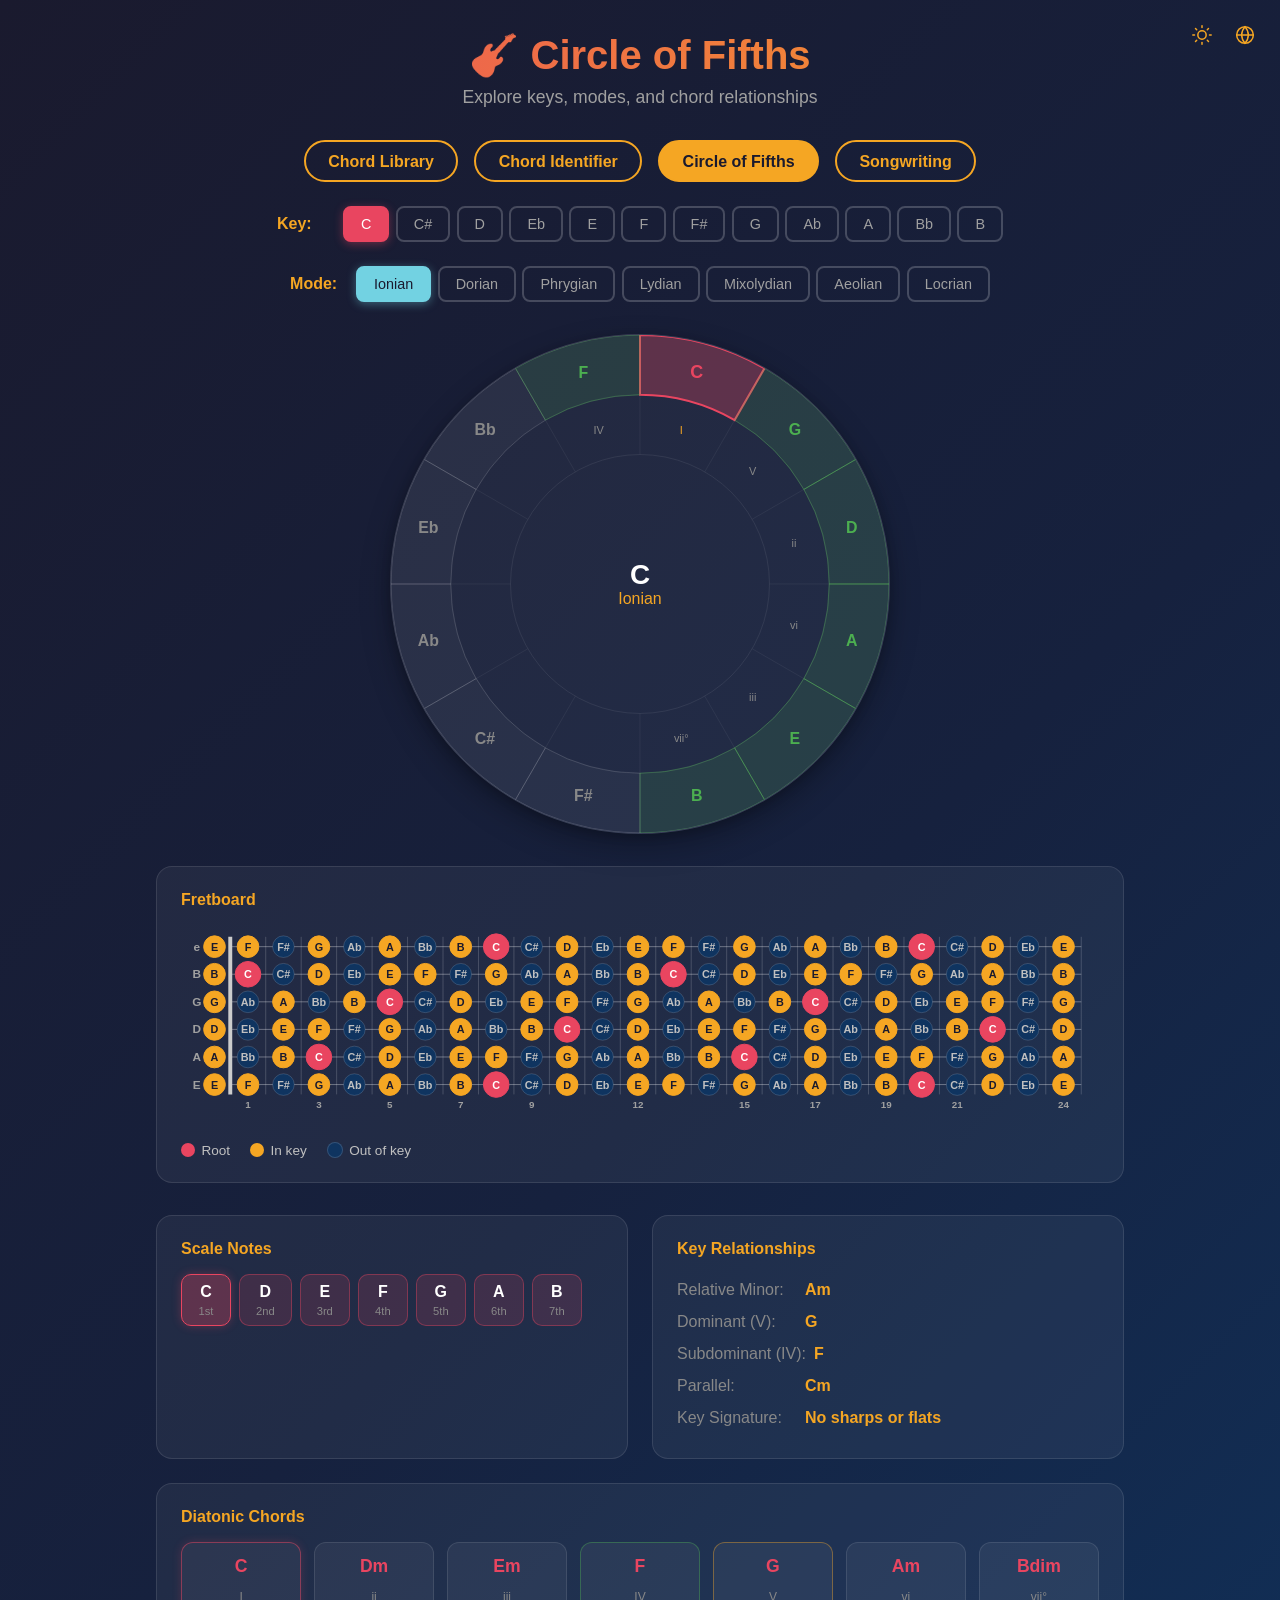
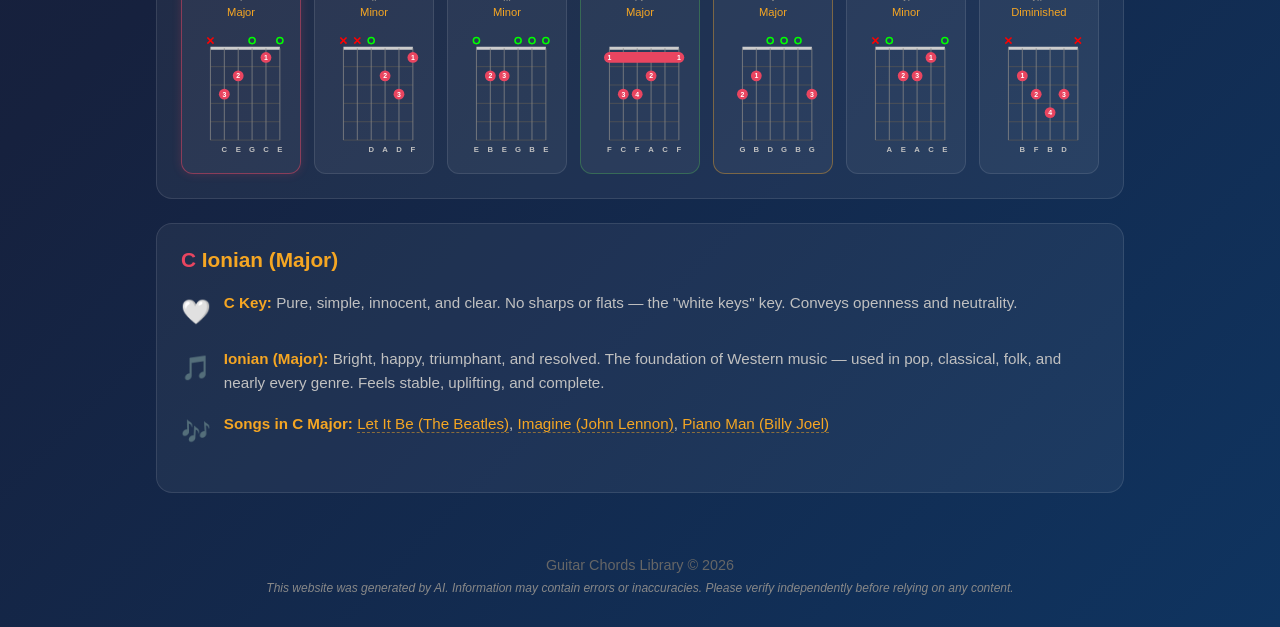
==== commit c13d2758: "update layout" ====
--- a/circle.html
+++ b/circle.html
@@ -67,8 +67,8 @@
         </div>
 
         <div class="fretboard-section">
-            <h3 data-i18n="fretboardNotes">Fretboard &mdash; Notes in Key</h3>
             <div class="fretboard-card">
+                <h3 data-i18n="fretboardNotes">Fretboard</h3>
                 <div class="fretboard-scroll">
                     <svg id="fretboard-svg" xmlns="http://www.w3.org/2000/svg" role="img" aria-label="Guitar fretboard showing the notes of the current key"></svg>
                 </div>
--- a/circle.css
+++ b/circle.css
@@ -651,7 +651,7 @@
     margin-bottom: 2rem;
 }
 
-.fretboard-section h3 {
+.fretboard-card h3 {
     color: var(--accent);
     margin-bottom: 1rem;
     font-size: 1rem;
@@ -671,6 +671,11 @@
 
 #fretboard-svg {
     display: block;
+    /* Scale to fit the card so no scrollbar appears when there's room; only
+       drop below this width (on small screens) does .fretboard-scroll scroll. */
+    width: 100%;
+    height: auto;
+    min-width: 720px;
     user-select: none;
     -webkit-user-select: none;
 }
@@ -738,16 +743,16 @@
     fill: #fff;
 }
 
-.fb-note.other {
-    opacity: 0.55;
-}
-
+/* Dim (out-of-key) notes stay fully opaque so the string line doesn't show
+   through them; the muted, low-contrast colours do the "dimming" instead. */
 .fb-note.other circle {
-    fill: rgba(var(--ink-rgb), 0.35);
+    fill: var(--bg-deep);
+    stroke: rgba(var(--ink-rgb), 0.15);
+    stroke-width: 1;
 }
 
 .fb-note.other text {
-    fill: var(--text-bright);
+    fill: var(--text-soft);
 }
 
 .fretboard-legend {
@@ -782,5 +787,6 @@
 }
 
 .fb-legend-other::before {
-    background: rgba(var(--ink-rgb), 0.35);
-}
+    background: var(--bg-deep);
+    border: 1px solid rgba(var(--ink-rgb), 0.15);
+}
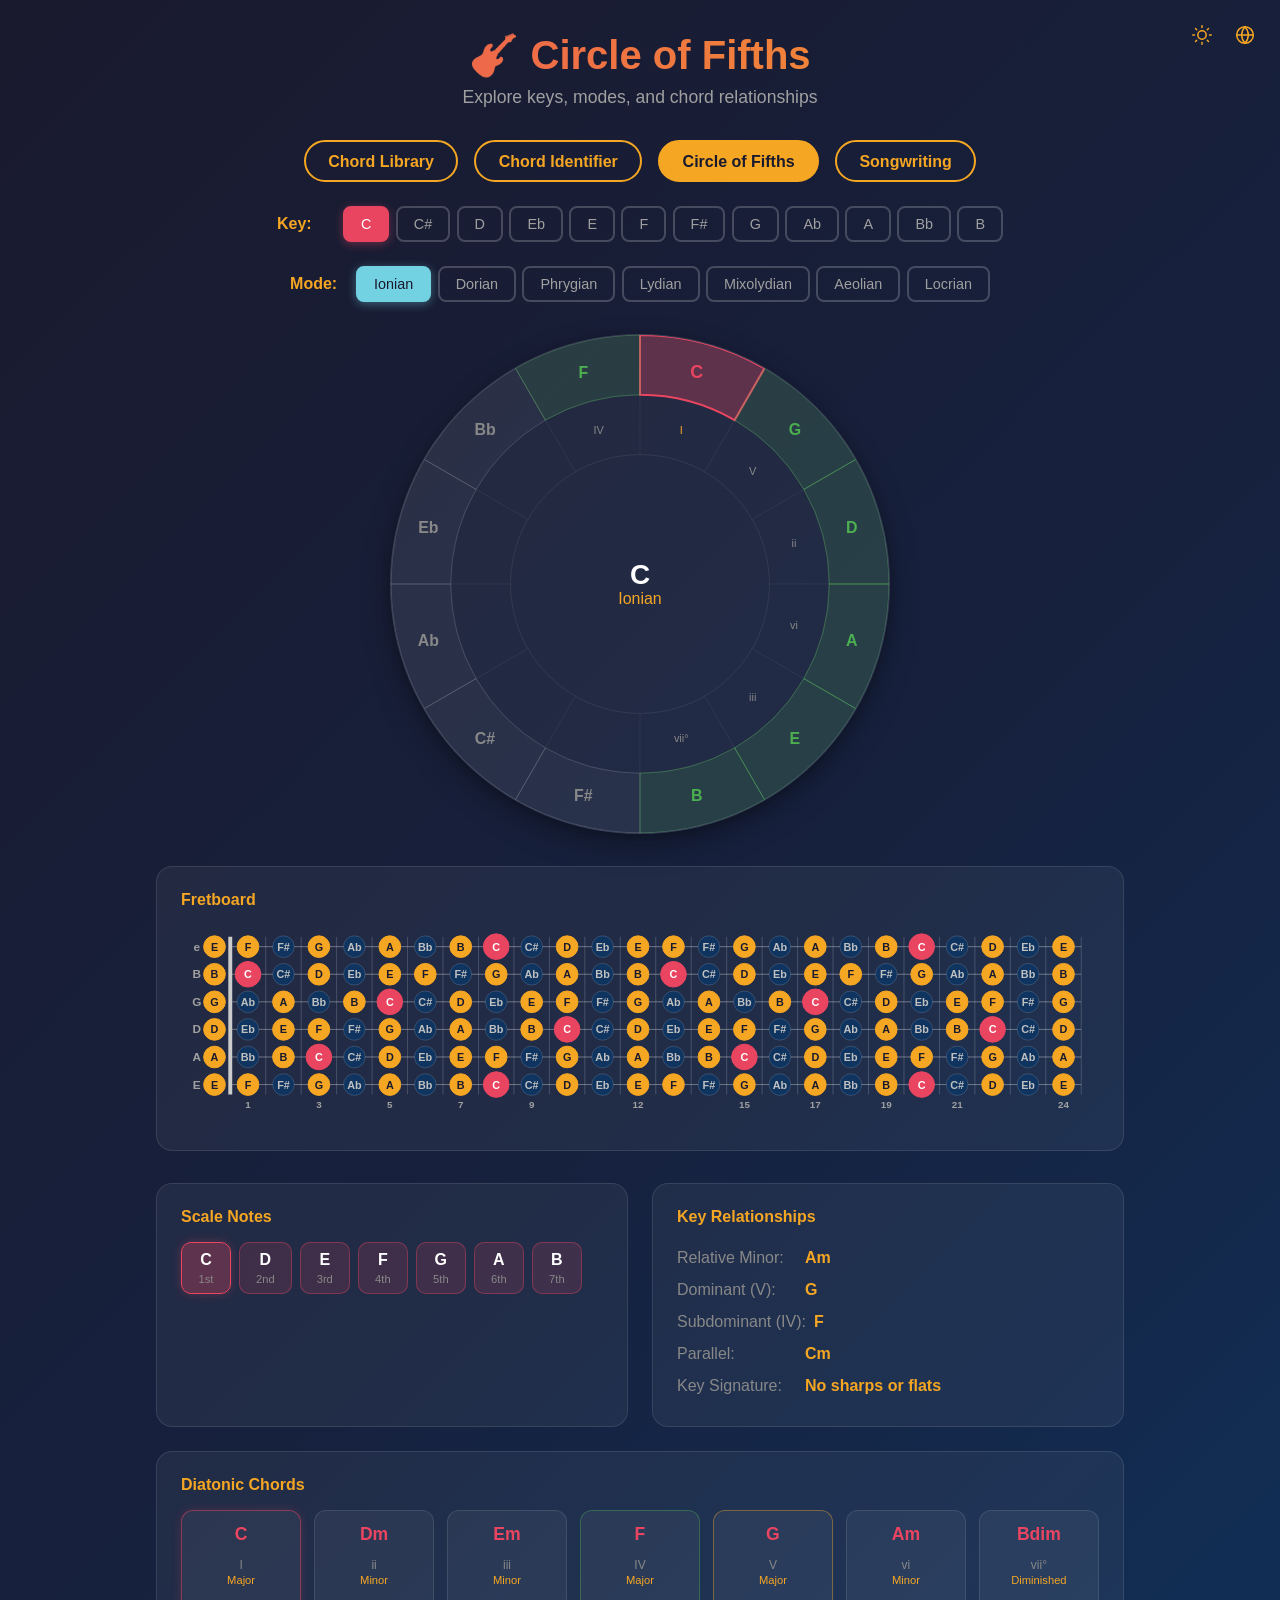
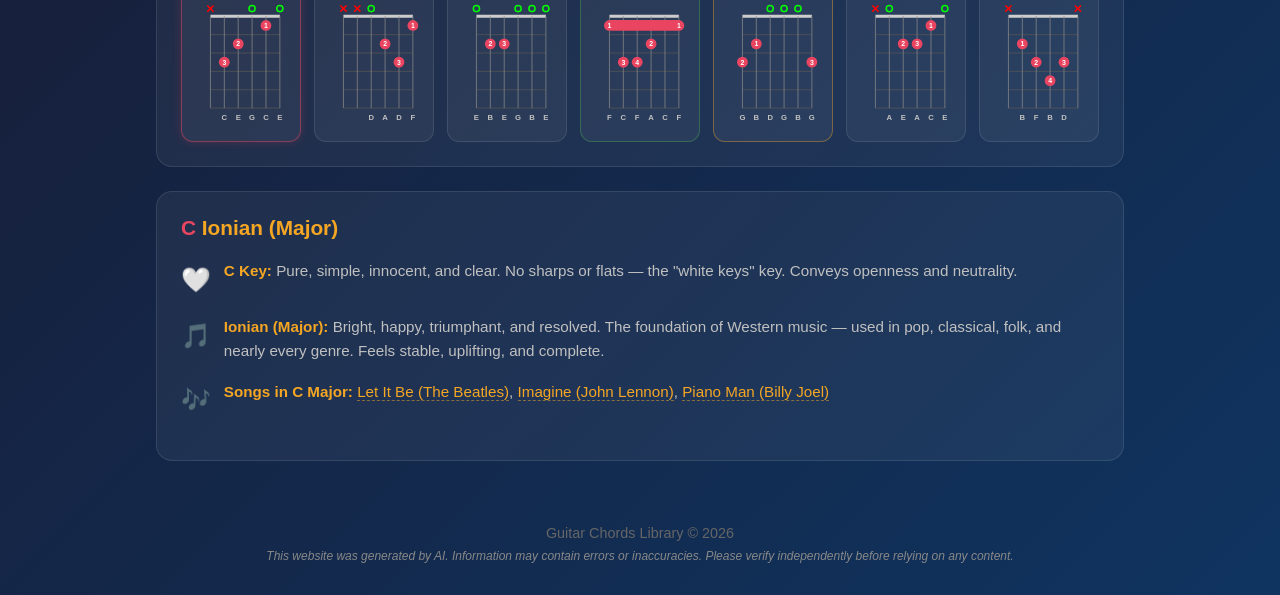
==== commit 810a5965: "remove legend" ====
--- a/circle.html
+++ b/circle.html
@@ -72,11 +72,6 @@
                 <div class="fretboard-scroll">
                     <svg id="fretboard-svg" xmlns="http://www.w3.org/2000/svg" role="img" aria-label="Guitar fretboard showing the notes of the current key"></svg>
                 </div>
-                <div class="fretboard-legend">
-                    <span class="fb-legend-item fb-legend-root" data-i18n="legendRoot">Root</span>
-                    <span class="fb-legend-item fb-legend-scale" data-i18n="legendScale">In key</span>
-                    <span class="fb-legend-item fb-legend-other" data-i18n="legendOther">Out of key</span>
-                </div>
             </div>
         </div>
 
--- a/circle.css
+++ b/circle.css
@@ -754,39 +754,3 @@
 .fb-note.other text {
     fill: var(--text-soft);
 }
-
-.fretboard-legend {
-    display: flex;
-    flex-wrap: wrap;
-    gap: 1.25rem;
-    margin-top: 1rem;
-}
-
-.fb-legend-item {
-    display: inline-flex;
-    align-items: center;
-    gap: 0.4rem;
-    font-size: 0.85rem;
-    color: var(--text-soft);
-}
-
-.fb-legend-item::before {
-    content: '';
-    width: 14px;
-    height: 14px;
-    border-radius: 50%;
-    display: inline-block;
-}
-
-.fb-legend-root::before {
-    background: var(--danger);
-}
-
-.fb-legend-scale::before {
-    background: var(--accent);
-}
-
-.fb-legend-other::before {
-    background: var(--bg-deep);
-    border: 1px solid rgba(var(--ink-rgb), 0.15);
-}
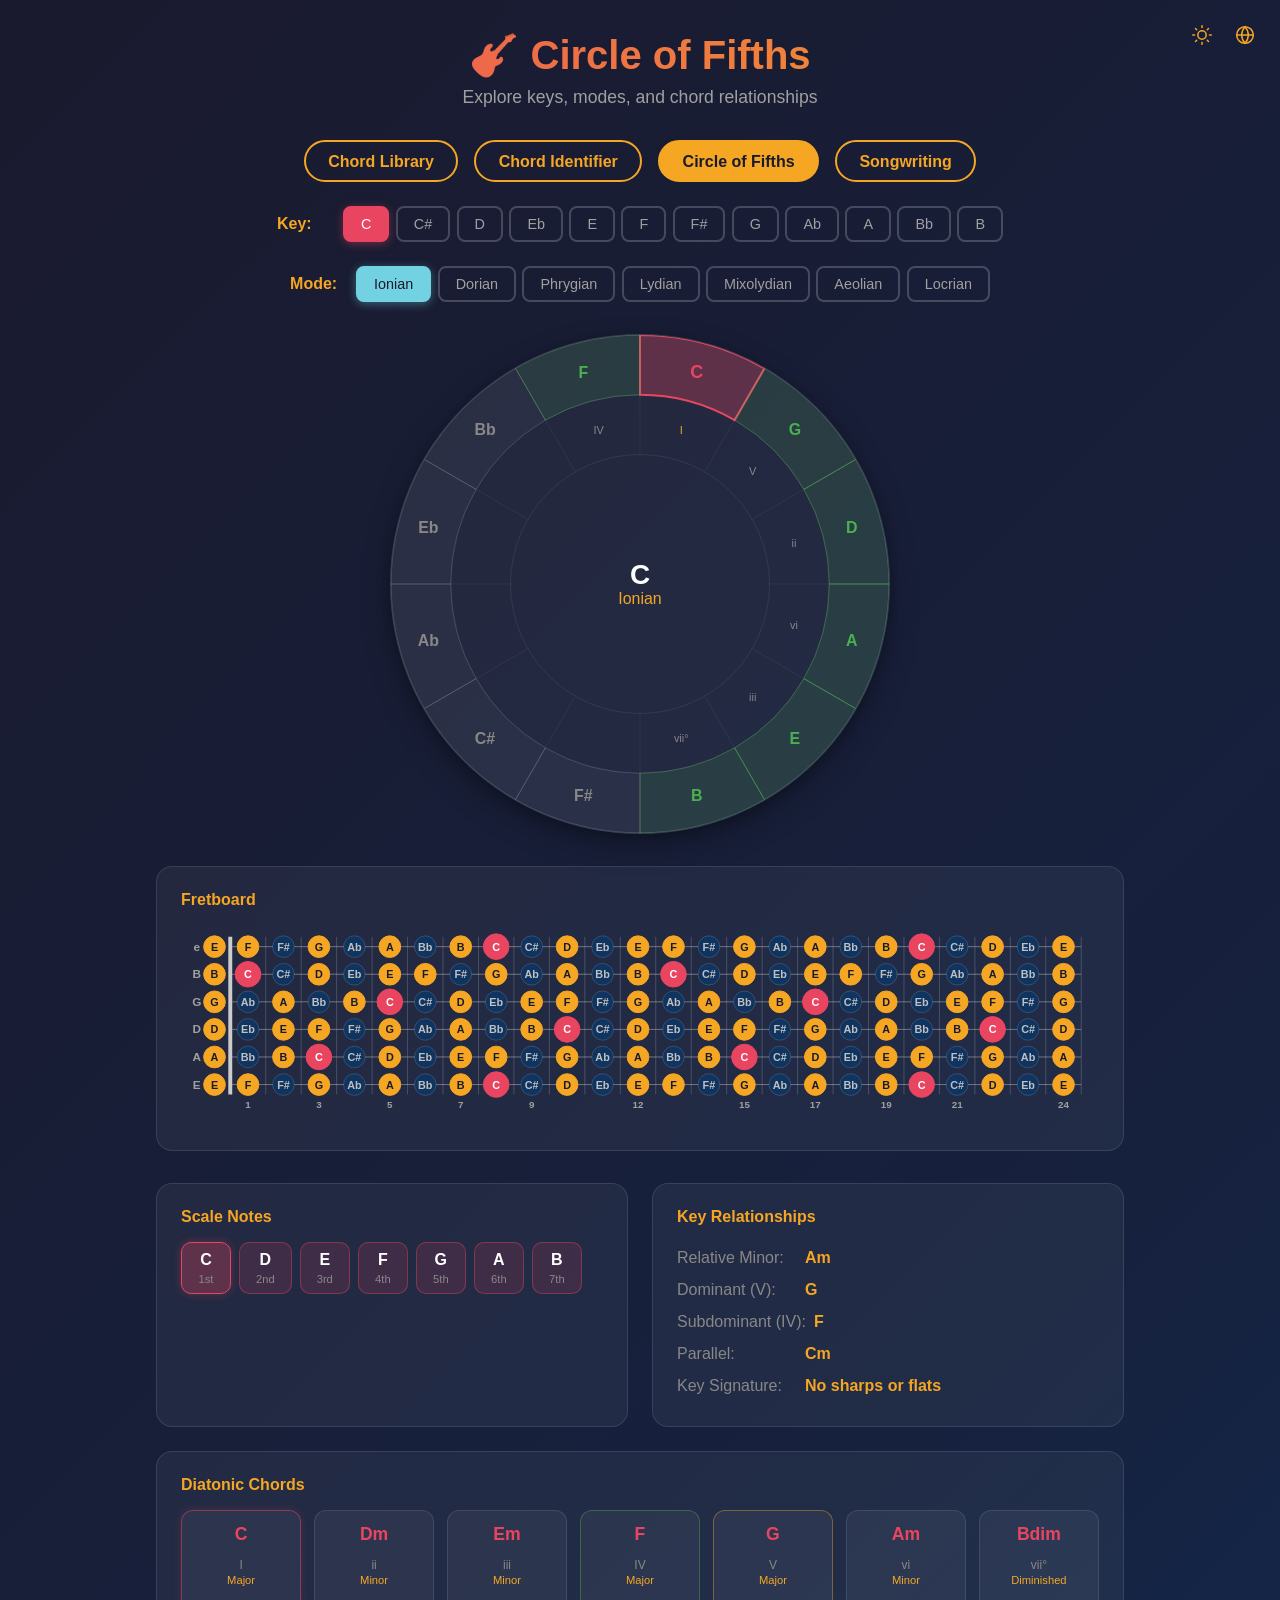
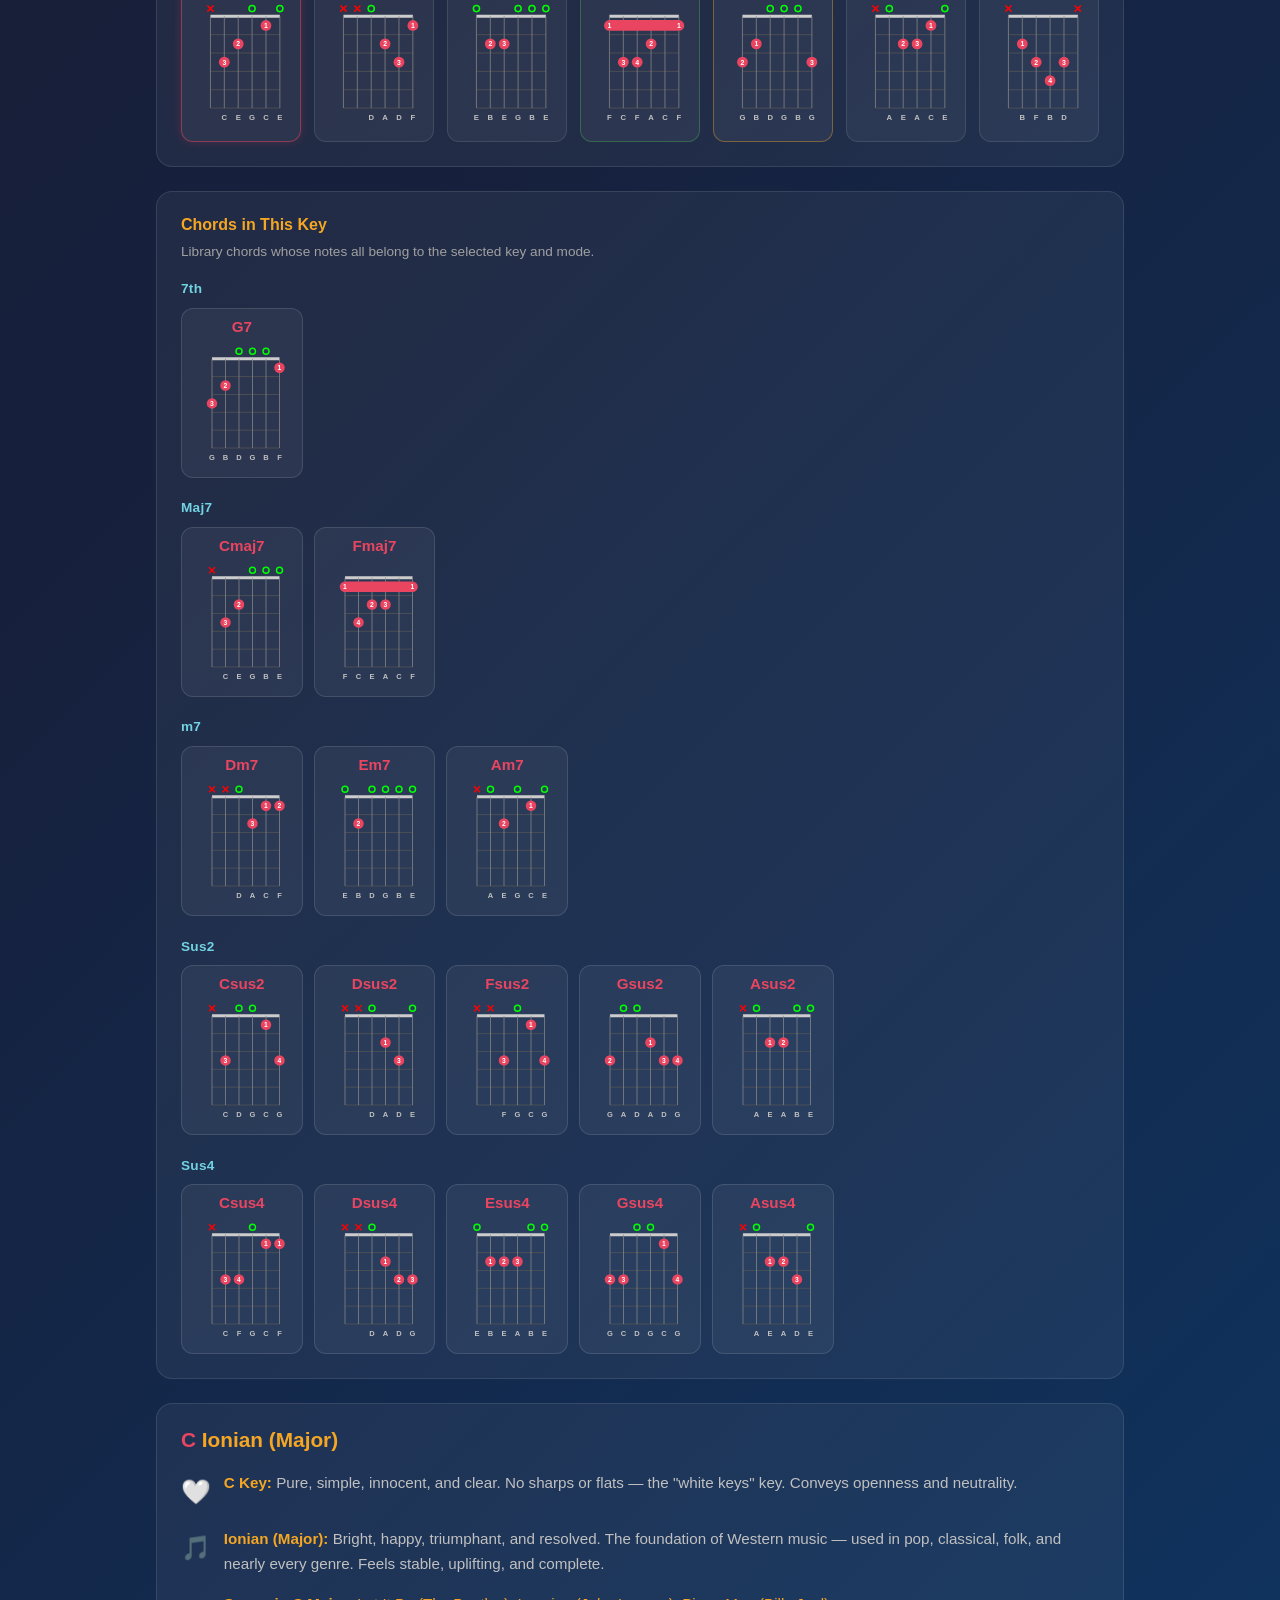
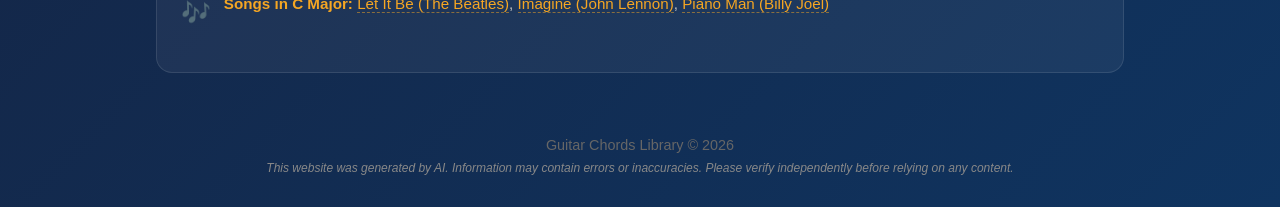
==== commit a38aff9b: "update circle" ====
--- a/circle.html
+++ b/circle.html
@@ -106,6 +106,13 @@
                     <!-- Song examples -->
                 </div>
             </div>
+            <div class="info-section inkey-section">
+                <h3 data-i18n="inKeyChords">Chords in This Key</h3>
+                <p class="inkey-hint" data-i18n="inKeyChordsHint">Library chords whose notes all belong to the selected key and mode.</p>
+                <div class="inkey-categories" id="in-key-chords">
+                    <!-- In-key chords grouped by category will be rendered here -->
+                </div>
+            </div>
         </div>
     </main>
 
--- a/circle.css
+++ b/circle.css
@@ -218,6 +218,7 @@
     grid-template-areas:
         "scale relationships"
         "diatonic diatonic"
+        "inkey inkey"
         "description description";
     gap: 1.5rem;
 }
@@ -243,6 +244,10 @@
 
 .description-section {
     grid-area: description;
+}
+
+.inkey-section {
+    grid-area: inkey;
 }
 
 .info-section h3 {
@@ -386,6 +391,73 @@
     margin-top: 0.7rem;
 }
 
+/* In-Key Chords (library chords built only from the current scale's notes) */
+.inkey-hint {
+    color: var(--text-muted);
+    font-size: 0.85rem;
+    margin: -0.5rem 0 1.2rem;
+    line-height: 1.5;
+}
+
+.inkey-categories {
+    display: flex;
+    flex-direction: column;
+    gap: 1.4rem;
+}
+
+.inkey-category-title {
+    color: var(--info);
+    font-size: 0.85rem;
+    font-weight: 600;
+    margin-bottom: 0.7rem;
+    letter-spacing: 0.02em;
+}
+
+.inkey-category-grid {
+    display: grid;
+    grid-template-columns: repeat(auto-fill, minmax(105px, 1fr));
+    gap: 0.7rem;
+}
+
+.inkey-chord {
+    background: rgba(var(--ink-rgb), 0.05);
+    border: 1px solid rgba(var(--ink-rgb), 0.12);
+    border-radius: 12px;
+    padding: 0.6rem;
+    text-align: center;
+    cursor: pointer;
+    transition: all 0.2s ease;
+}
+
+.inkey-chord:hover {
+    border-color: rgba(245, 166, 35, 0.5);
+    background: rgba(245, 166, 35, 0.1);
+    transform: translateY(-2px);
+}
+
+.inkey-chord-name {
+    font-size: 0.95rem;
+    font-weight: 700;
+    color: var(--danger);
+    margin-bottom: 0.3rem;
+}
+
+.inkey-chord-diagram {
+    max-width: 90px;
+    margin: 0 auto;
+}
+
+.inkey-chord-diagram .chord-diagram {
+    display: block;
+    width: 100%;
+    height: auto;
+}
+
+.inkey-empty {
+    color: var(--text-muted);
+    font-size: 0.9rem;
+}
+
 /* Relationships */
 .relationships {
     color: var(--text-muted);
@@ -416,6 +488,7 @@
             "scale"
             "relationships"
             "diatonic"
+            "inkey"
             "description";
     }
 
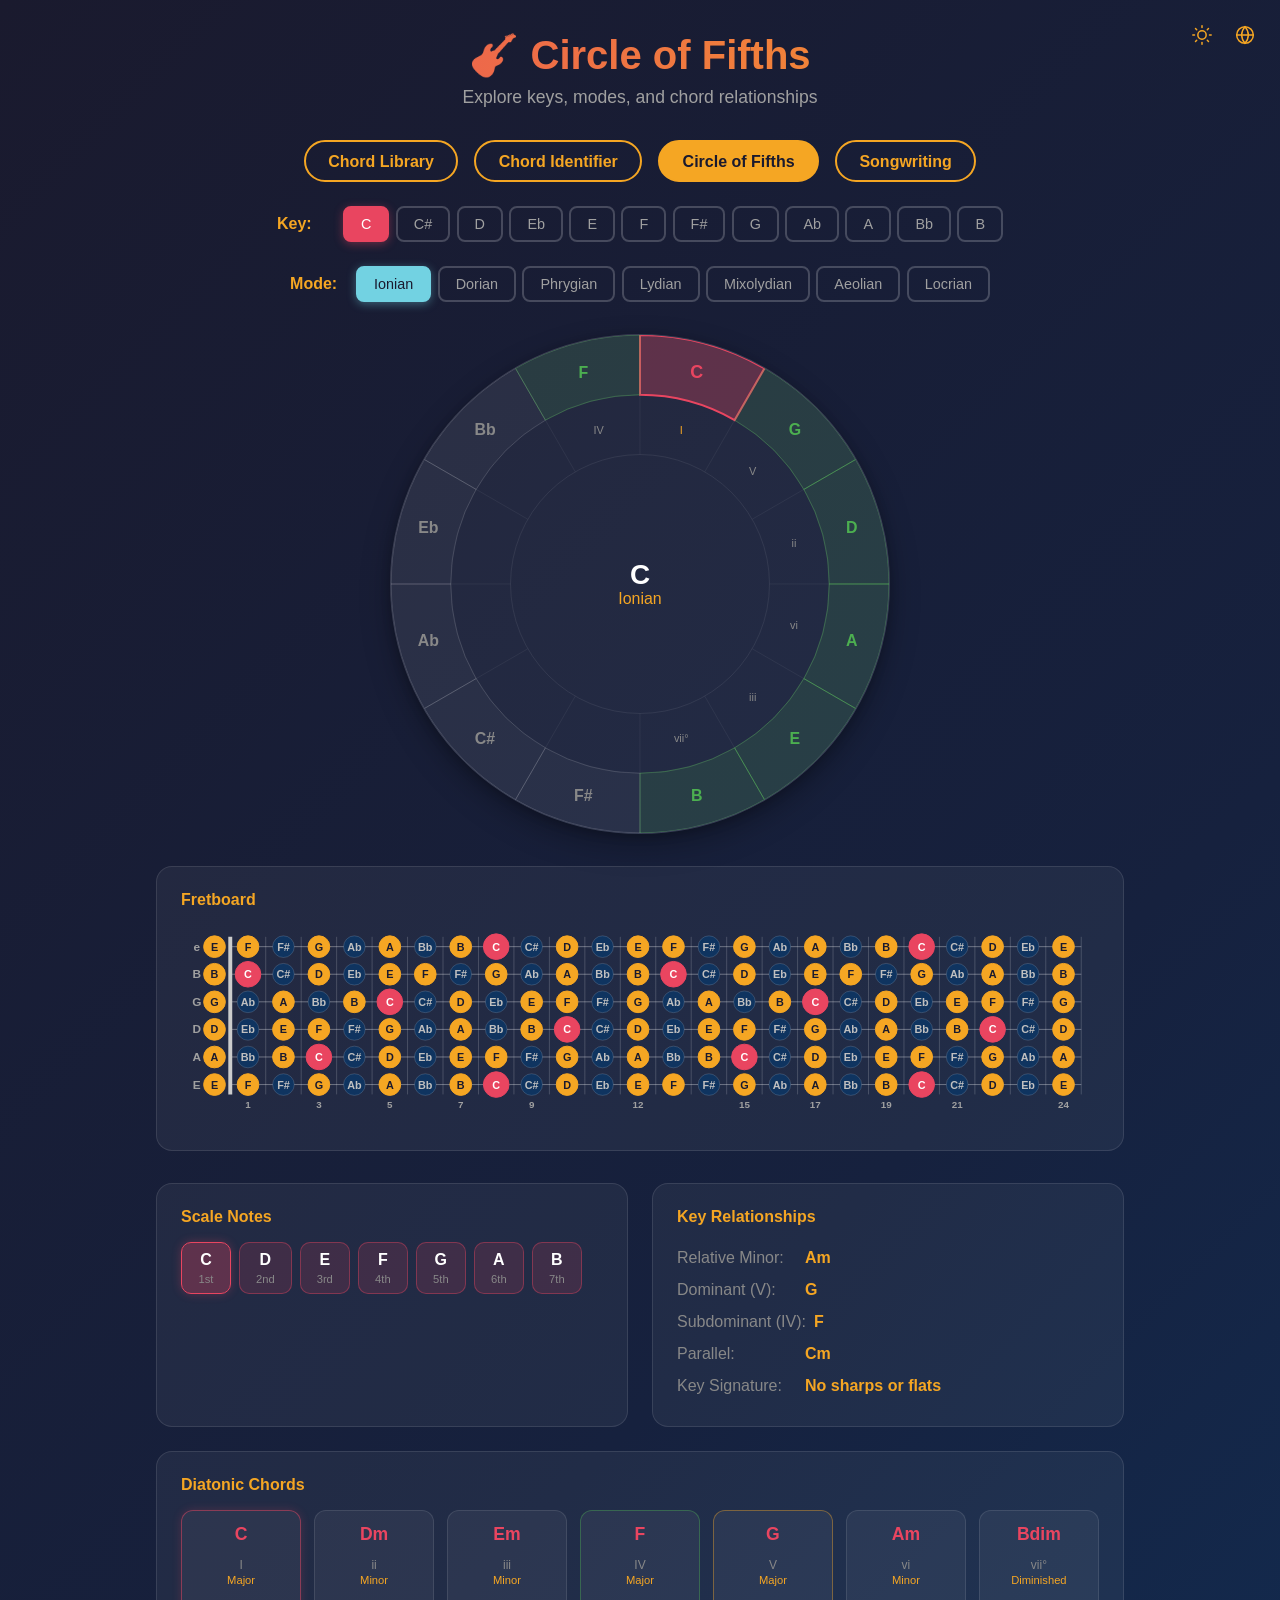
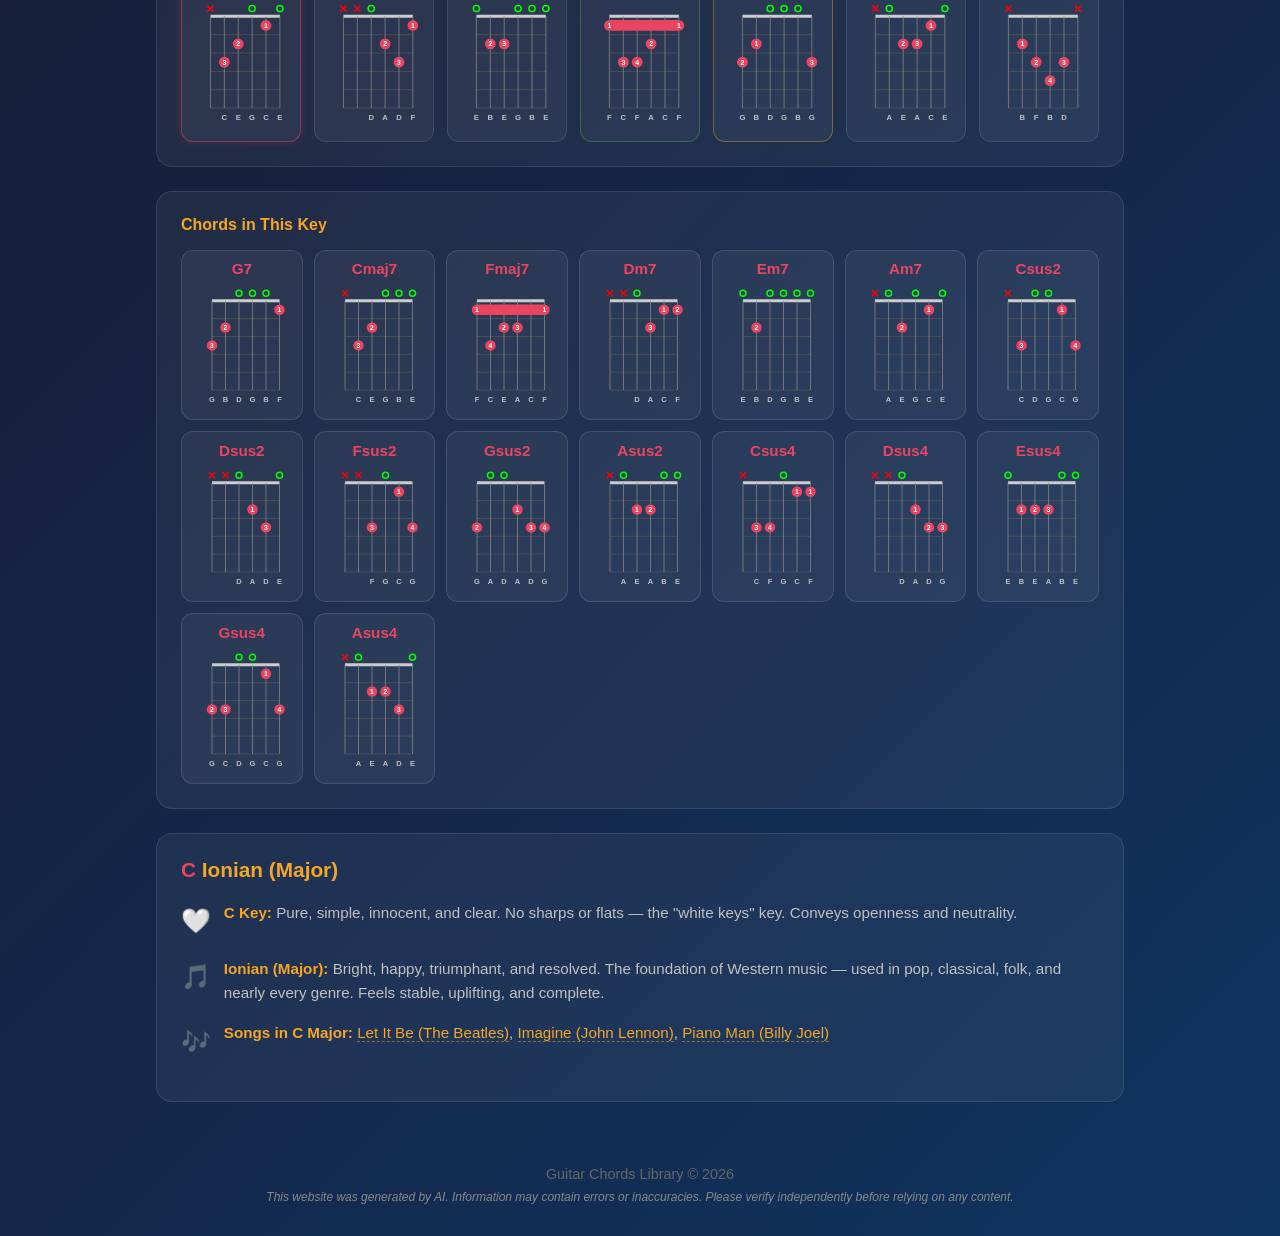
==== commit 96920ff7: "update" ====
--- a/circle.html
+++ b/circle.html
@@ -108,9 +108,8 @@
             </div>
             <div class="info-section inkey-section">
                 <h3 data-i18n="inKeyChords">Chords in This Key</h3>
-                <p class="inkey-hint" data-i18n="inKeyChordsHint">Library chords whose notes all belong to the selected key and mode.</p>
                 <div class="inkey-categories" id="in-key-chords">
-                    <!-- In-key chords grouped by category will be rendered here -->
+                    <!-- In-key chords will be rendered here -->
                 </div>
             </div>
         </div>
--- a/circle.css
+++ b/circle.css
@@ -392,28 +392,7 @@
 }
 
 /* In-Key Chords (library chords built only from the current scale's notes) */
-.inkey-hint {
-    color: var(--text-muted);
-    font-size: 0.85rem;
-    margin: -0.5rem 0 1.2rem;
-    line-height: 1.5;
-}
-
 .inkey-categories {
-    display: flex;
-    flex-direction: column;
-    gap: 1.4rem;
-}
-
-.inkey-category-title {
-    color: var(--info);
-    font-size: 0.85rem;
-    font-weight: 600;
-    margin-bottom: 0.7rem;
-    letter-spacing: 0.02em;
-}
-
-.inkey-category-grid {
     display: grid;
     grid-template-columns: repeat(auto-fill, minmax(105px, 1fr));
     gap: 0.7rem;
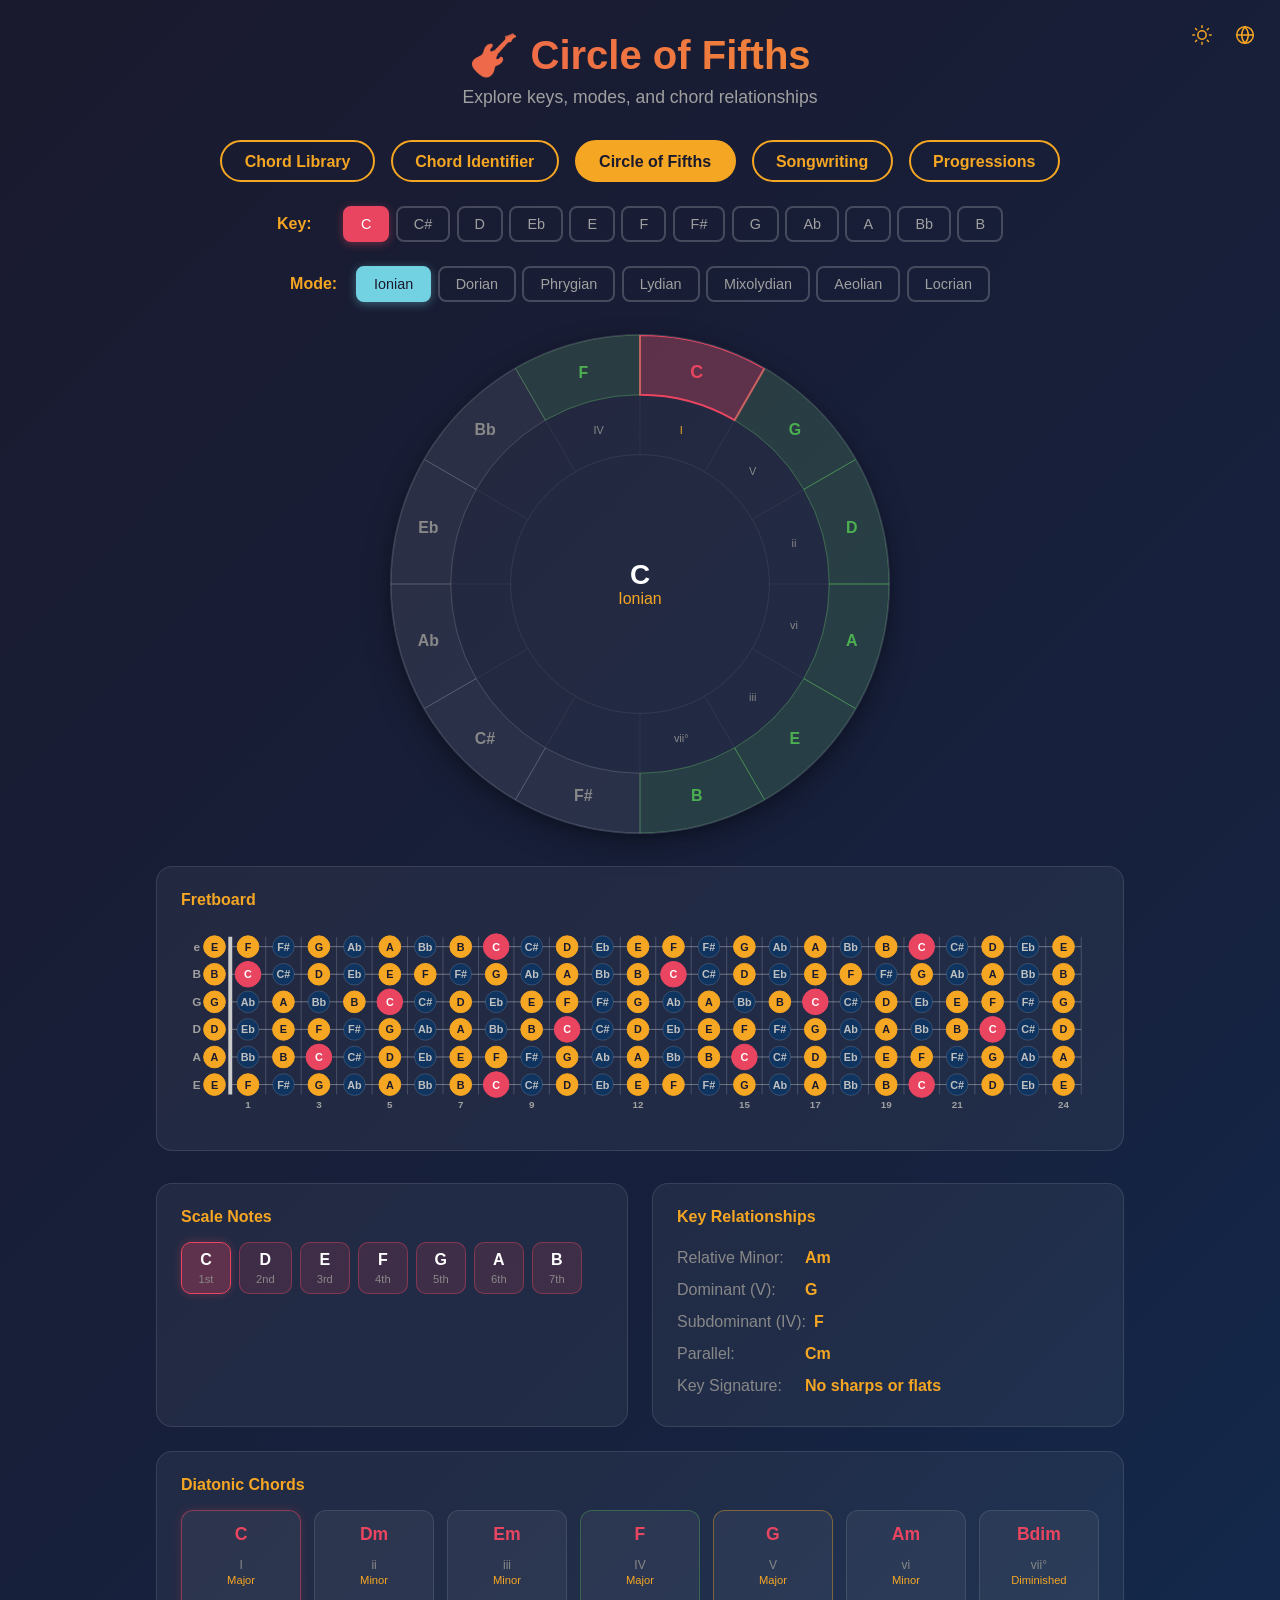
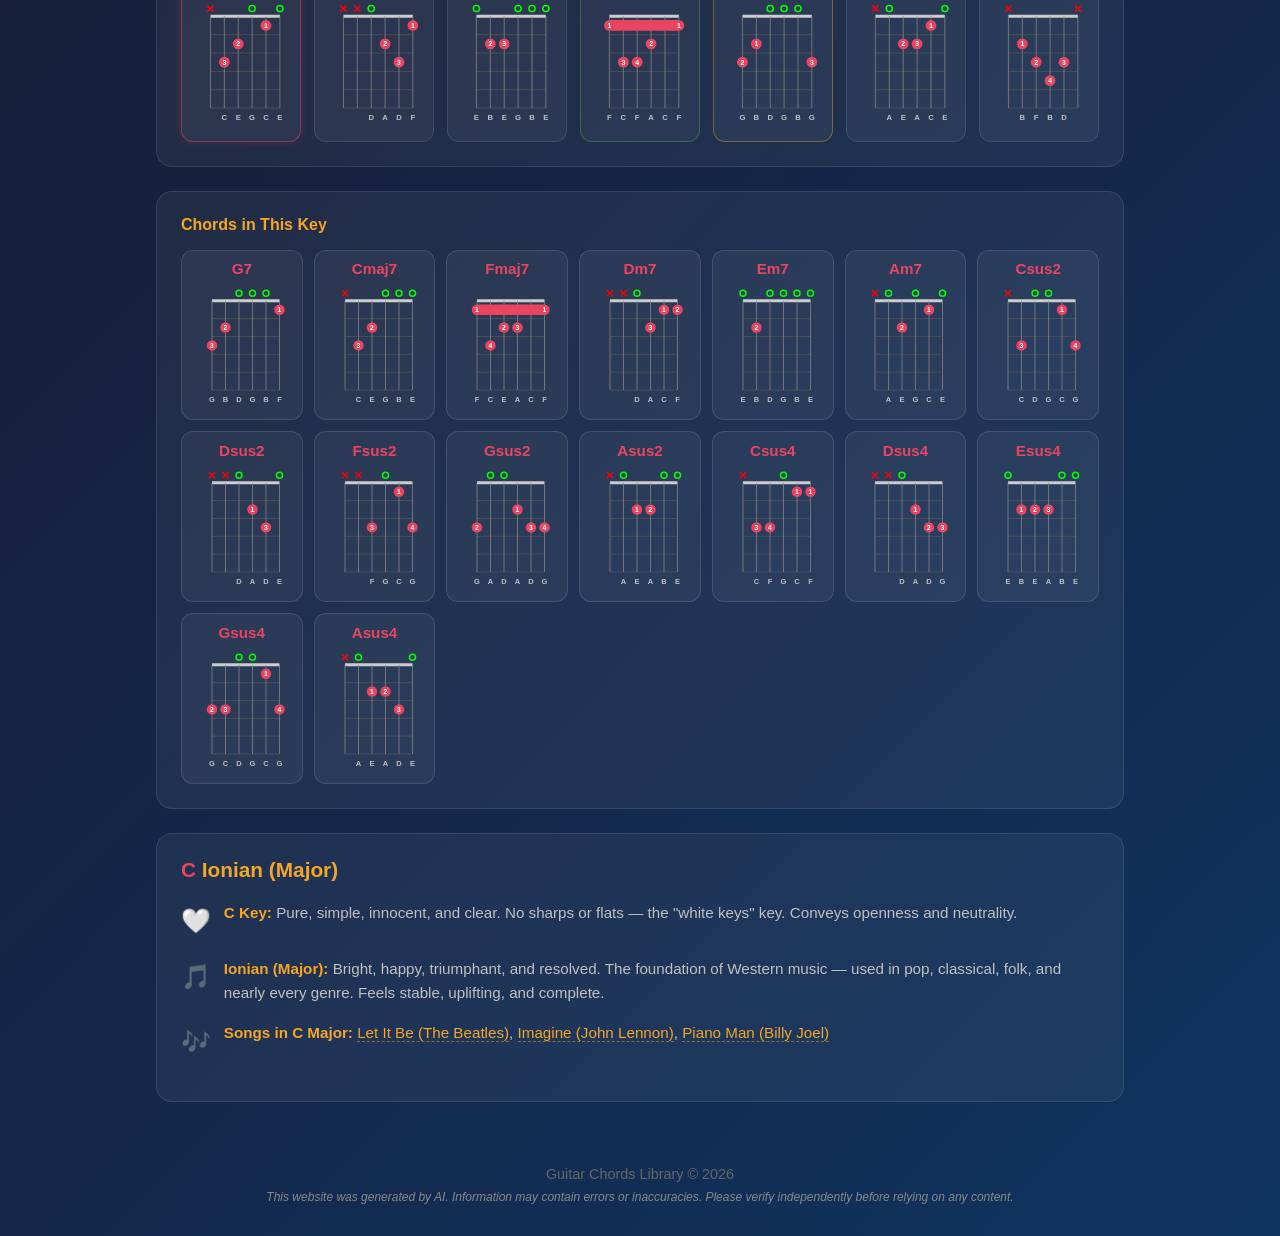
==== commit b84fa85e: "update" ====
--- a/circle.html
+++ b/circle.html
@@ -23,6 +23,7 @@
         <a href="identifier.html" class="nav-link" data-i18n="chordIdentifier">Chord Identifier</a>
         <a href="circle.html" class="nav-link active" data-i18n="circleOfFifths">Circle of Fifths</a>
         <a href="songwriting.html" class="nav-link" data-i18n="songwriting">Songwriting</a>
+        <a href="progressions.html" class="nav-link" data-i18n="progressions">Progressions</a>
     </nav>
 
     <main class="circle-container">
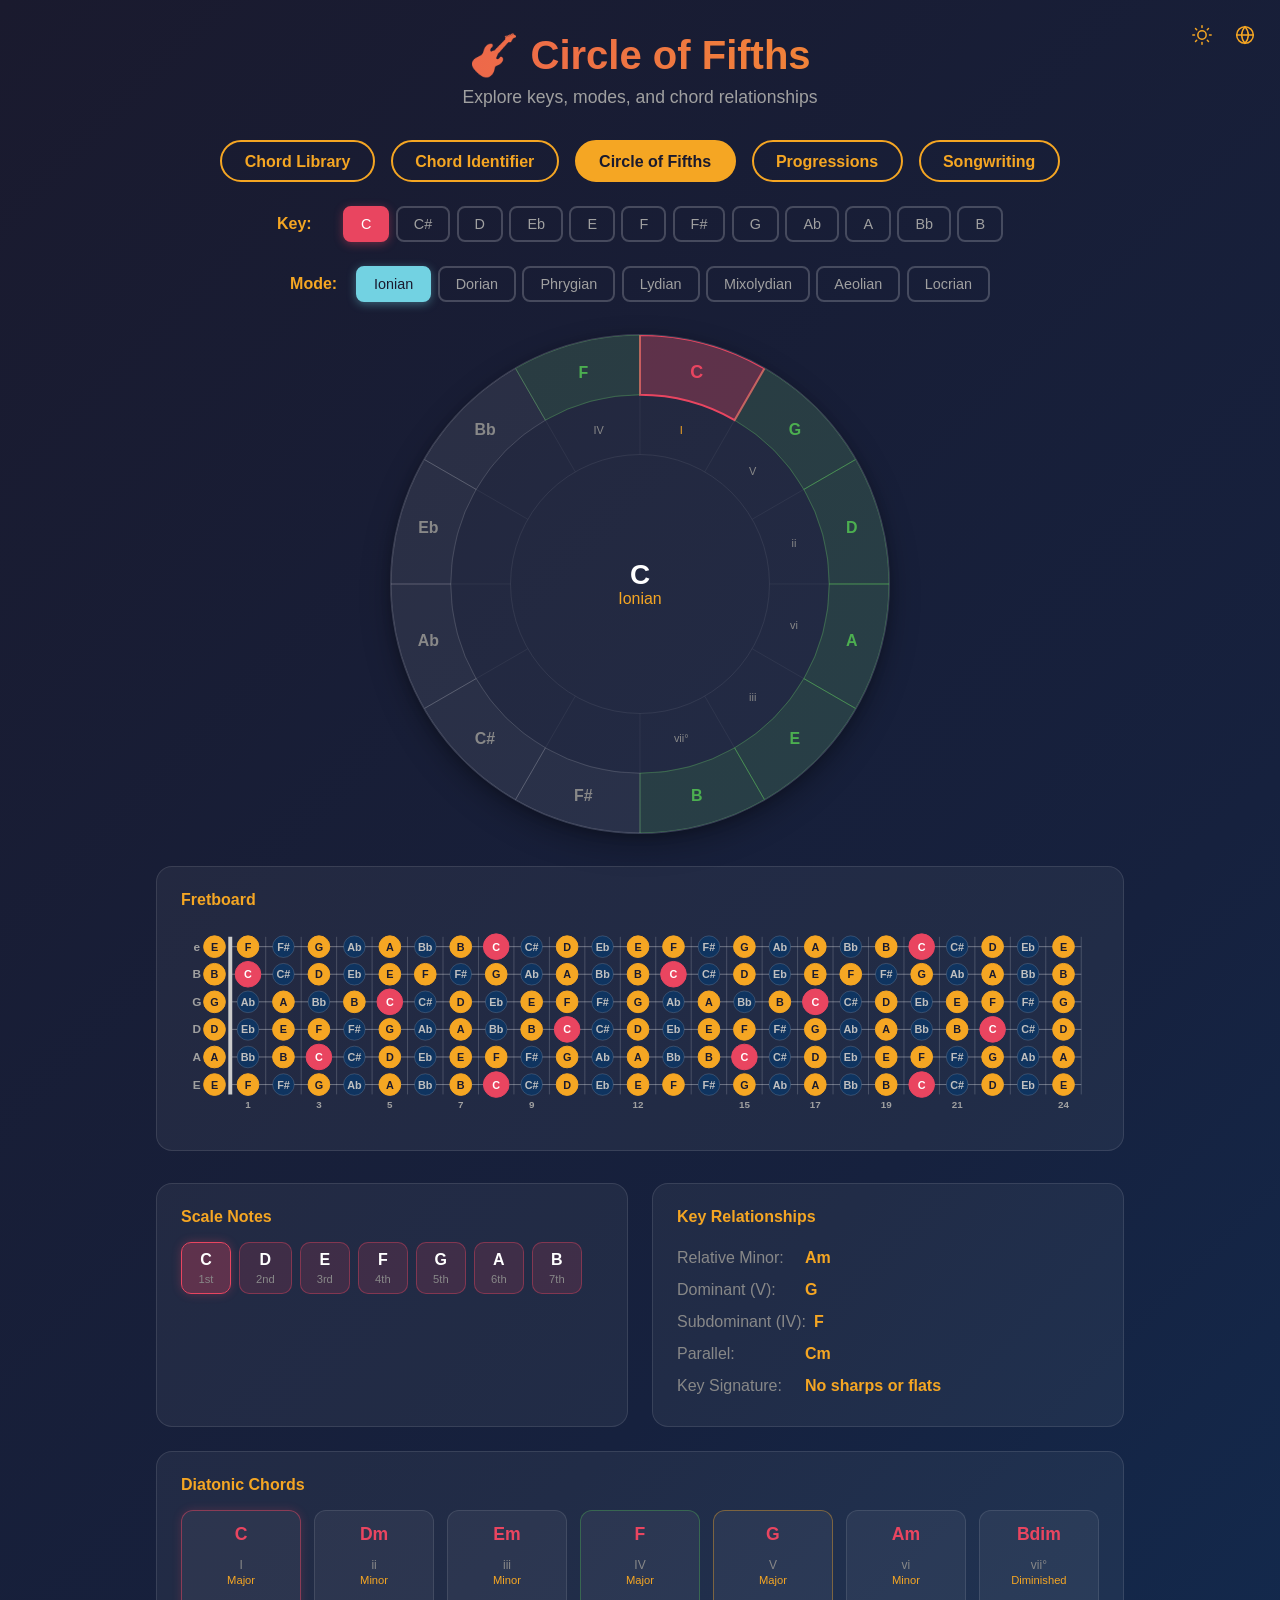
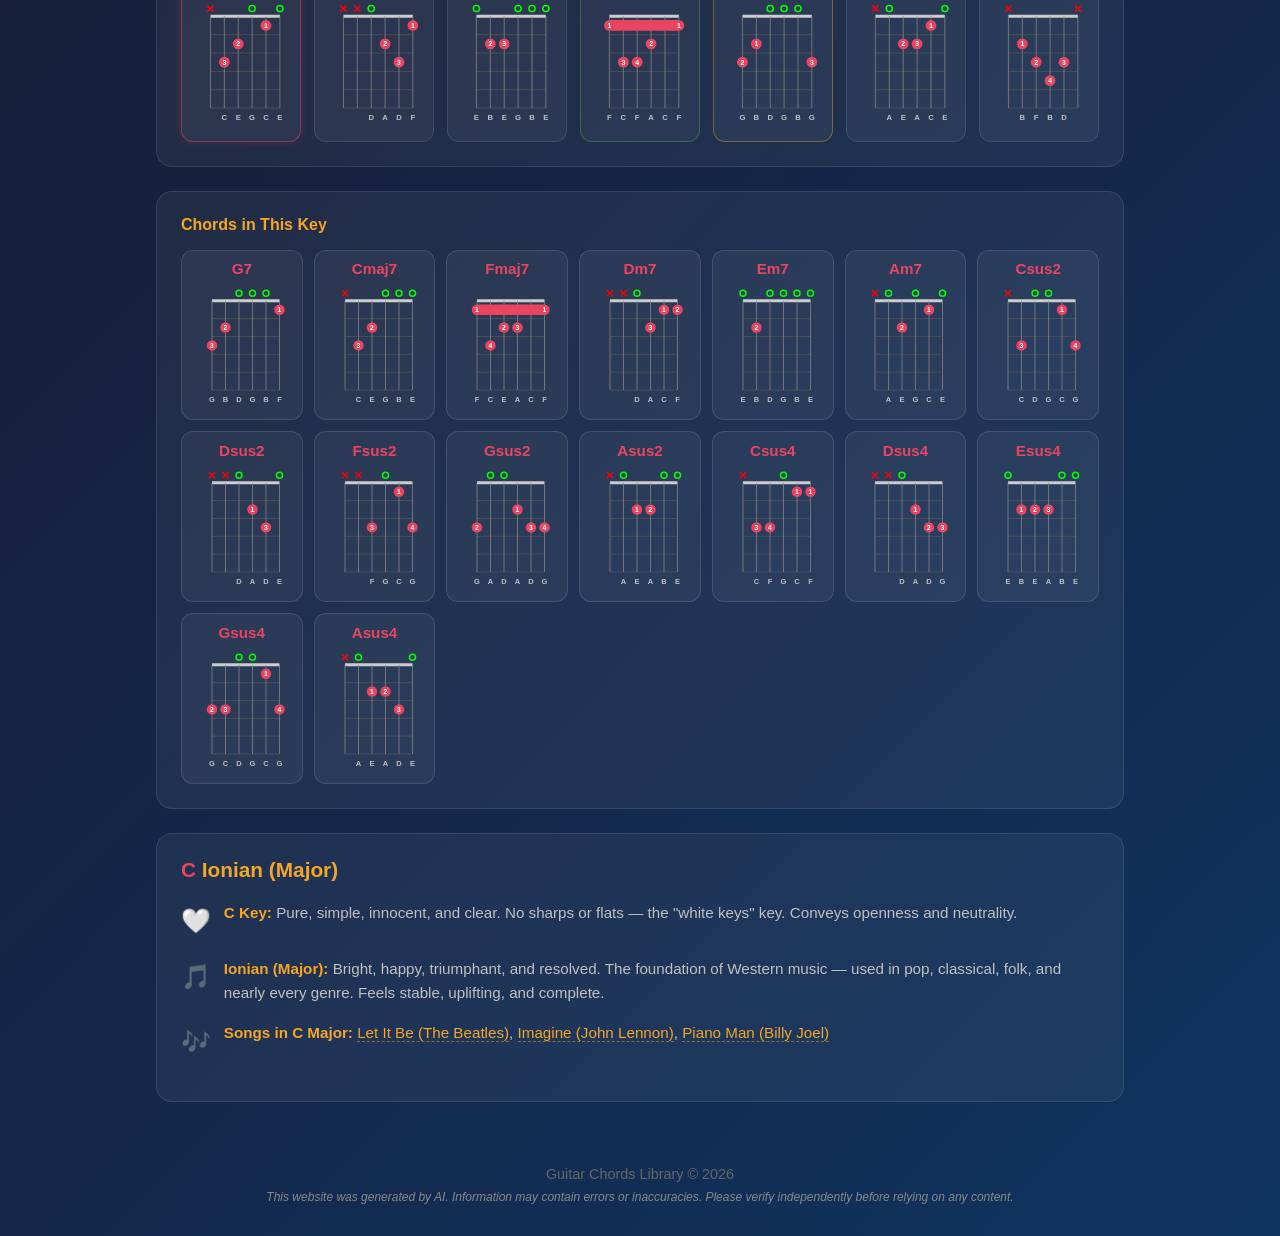
==== commit bf197e83: "update" ====
--- a/circle.html
+++ b/circle.html
@@ -22,8 +22,8 @@
         <a href="index.html" class="nav-link" data-i18n="chordLibrary">Chord Library</a>
         <a href="identifier.html" class="nav-link" data-i18n="chordIdentifier">Chord Identifier</a>
         <a href="circle.html" class="nav-link active" data-i18n="circleOfFifths">Circle of Fifths</a>
+        <a href="progressions.html" class="nav-link" data-i18n="progressions">Progressions</a>
         <a href="songwriting.html" class="nav-link" data-i18n="songwriting">Songwriting</a>
-        <a href="progressions.html" class="nav-link" data-i18n="progressions">Progressions</a>
     </nav>
 
     <main class="circle-container">
